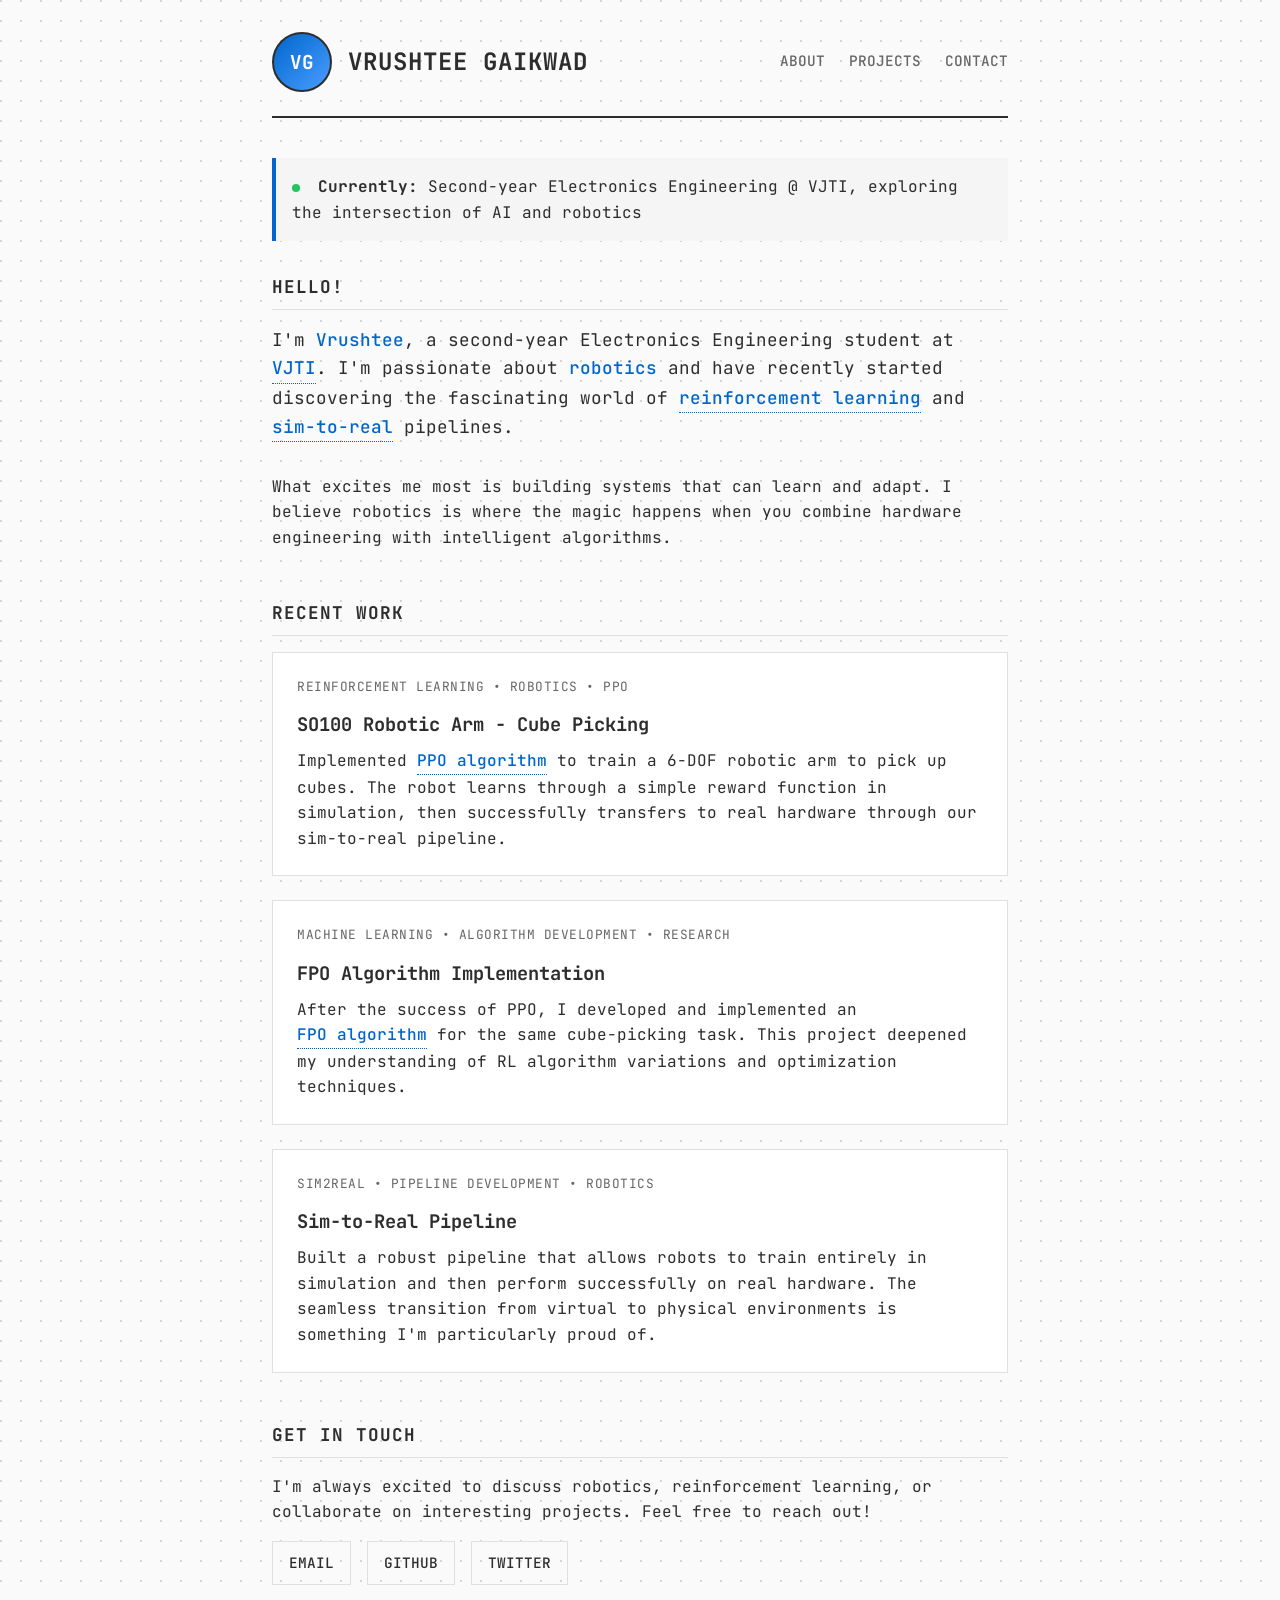
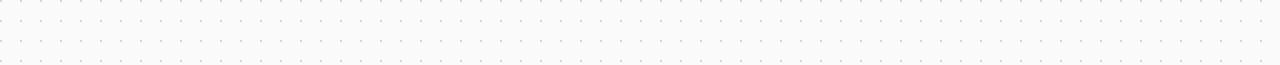
==== index.html @ 24959f3f "Adding twitter link" ====
<!DOCTYPE html>
<html lang="en">
<head>
    <meta charset="UTF-8">
    <meta name="viewport" content="width=device-width, initial-scale=1.0">
    <title>Vrushtee Gaikwad</title>
    <meta name="description" content="Vrushtee's personal website - Electronics Engineering & Robotics" />
    <link rel="preconnect" href="https://fonts.googleapis.com">
    <link rel="preconnect" href="https://fonts.gstatic.com" crossorigin>
    <link href="https://fonts.googleapis.com/css2?family=JetBrains+Mono:wght@400;500;700&display=swap" rel="stylesheet">
    <style>
        :root {
            --bg: #fafafa;
            --text: #2d2d2d;
            --accent: #0066cc;
            --secondary: #666;
            --border: #e0e0e0;
            --highlight: #f5f5f5;
        }

        * {
            margin: 0;
            padding: 0;
            box-sizing: border-box;
        }

        body {
            font-family: 'JetBrains Mono', monospace;
            background: var(--bg);
            color: var(--text);
            line-height: 1.6;
            padding: 2rem;
            max-width: 800px;
            margin: 0 auto;
            background-image: 
                radial-gradient(circle at 1px 1px, rgba(0,0,0,0.15) 1px, transparent 0);
            background-size: 20px 20px;
            min-height: 100vh;
        }

        header {
            border-bottom: 2px solid var(--text);
            padding-bottom: 1.5rem;
            margin-bottom: 2.5rem;
            display: flex;
            justify-content: space-between;
            align-items: center;
            flex-wrap: wrap;
            gap: 1rem;
        }

        .identity {
            display: flex;
            align-items: center;
            gap: 1rem;
        }

        .profile-img {
            width: 60px;
            height: 60px;
            border-radius: 50%;
            border: 2px solid var(--text);
            background: linear-gradient(135deg, var(--accent), #4a9eff);
            display: flex;
            align-items: center;
            justify-content: center;
            color: white;
            font-weight: 700;
            font-size: 1.2rem;
        }

        .name {
            font-size: 1.5rem;
            font-weight: 700;
            text-transform: uppercase;
            letter-spacing: 1px;
        }

        nav {
            display: flex;
            gap: 1.5rem;
        }

        .nav-link {
            text-decoration: none;
            color: var(--secondary);
            font-weight: 500;
            text-transform: uppercase;
            font-size: 0.9rem;
            padding: 0.5rem 0;
            border-bottom: 2px solid transparent;
            transition: all 0.2s ease;
        }

        .nav-link:hover,
        .nav-link.active {
            color: var(--accent);
            border-bottom-color: var(--accent);
        }

        main {
            animation: fadeIn 0.6s ease-out;
        }

        @keyframes fadeIn {
            from { opacity: 0; transform: translateY(20px); }
            to { opacity: 1; transform: translateY(0); }
        }

        .section {
            margin-bottom: 3rem;
        }

        .section-title {
            font-size: 1.1rem;
            font-weight: 700;
            text-transform: uppercase;
            letter-spacing: 1px;
            margin-bottom: 1rem;
            padding-bottom: 0.5rem;
            border-bottom: 1px solid var(--border);
            color: var(--text);
        }

        .intro {
            font-size: 1.1rem;
            margin-bottom: 2rem;
        }

        .highlight {
            color: var(--accent);
            font-weight: 500;
        }

        .hover-term {
            position: relative;
            display: inline-block;
            color: var(--accent);
            font-weight: 500;
            cursor: help;
            border-bottom: 1px dotted var(--accent);
        }

        .hover-term:hover::after {
            content: attr(data-tooltip);
            position: absolute;
            bottom: 100%;
            left: 50%;
            transform: translateX(-50%);
            background: var(--text);
            color: white;
            padding: 0.5rem 0.8rem;
            border-radius: 4px;
            font-size: 0.8rem;
            white-space: nowrap;
            z-index: 100;
            margin-bottom: 5px;
        }

        .project-grid {
            display: grid;
            gap: 1.5rem;
            margin-top: 1rem;
        }

        .project-card {
            border: 1px solid var(--border);
            padding: 1.5rem;
            background: white;
            transition: all 0.3s ease;
            position: relative;
            overflow: hidden;
        }

        .project-card::before {
            content: '';
            position: absolute;
            top: 0;
            left: 0;
            width: 4px;
            height: 100%;
            background: var(--accent);
            transform: scaleY(0);
            transition: transform 0.3s ease;
        }

        .project-card:hover {
            transform: translateX(5px);
            box-shadow: -5px 5px 15px rgba(0,0,0,0.1);
        }

        .project-card:hover::before {
            transform: scaleY(1);
        }

        .project-title {
            font-weight: 700;
            margin-bottom: 0.5rem;
            color: var(--text);
        }

        .project-tech {
            font-size: 0.8rem;
            color: var(--secondary);
            text-transform: uppercase;
            letter-spacing: 0.5px;
            margin-bottom: 0.8rem;
        }

        .skills-grid {
            display: grid;
            grid-template-columns: repeat(auto-fit, minmax(200px, 1fr));
            gap: 1rem;
            margin-top: 1rem;
        }

        .skill-category {
            background: var(--highlight);
            padding: 1rem;
            border-left: 3px solid var(--accent);
        }

        .skill-category h4 {
            font-size: 0.9rem;
            text-transform: uppercase;
            margin-bottom: 0.5rem;
            color: var(--text);
        }

        .skill-list {
            list-style: none;
            font-size: 0.9rem;
            color: var(--secondary);
        }

        .skill-list li {
            margin-bottom: 0.2rem;
        }

        .timeline {
            margin-top: 1rem;
        }

        .timeline-item {
            display: flex;
            gap: 1rem;
            margin-bottom: 1.5rem;
            padding-bottom: 1.5rem;
            border-bottom: 1px solid var(--border);
        }

        .timeline-item:last-child {
            border-bottom: none;
        }

        .timeline-date {
            font-size: 0.8rem;
            color: var(--secondary);
            text-transform: uppercase;
            min-width: 80px;
        }

        .timeline-content h4 {
            font-weight: 500;
            margin-bottom: 0.3rem;
        }

        .timeline-content p {
            font-size: 0.9rem;
            color: var(--secondary);
        }

        .contact-links {
            display: flex;
            gap: 1rem;
            flex-wrap: wrap;
            margin-top: 1rem;
        }

        .contact-link {
            text-decoration: none;
            color: var(--text);
            border: 1px solid var(--border);
            padding: 0.6rem 1rem;
            font-size: 0.9rem;
            text-transform: uppercase;
            font-weight: 500;
            transition: all 0.3s ease;
        }

        .contact-link:hover {
            background: var(--accent);
            color: white;
            border-color: var(--accent);
        }

        .current-status {
            background: var(--highlight);
            padding: 1rem;
            border-left: 4px solid var(--accent);
            margin-bottom: 2rem;
        }

        .status-indicator {
            display: inline-block;
            width: 8px;
            height: 8px;
            background: #22c55e;
            border-radius: 50%;
            margin-right: 0.5rem;
            animation: pulse 2s infinite;
        }

        @keyframes pulse {
            0%, 100% { opacity: 1; }
            50% { opacity: 0.5; }
        }

        @media (max-width: 600px) {
            body {
                padding: 1rem;
            }
            
            header {
                flex-direction: column;
                align-items: flex-start;
                text-align: left;
            }
            
            nav {
                width: 100%;
                justify-content: space-between;
            }

            .skills-grid {
                grid-template-columns: 1fr;
            }
        }
    </style>
</head>
<body>
    <header>
        <div class="identity">
            <div class="profile-img">VG</div>
            <h1 class="name">Vrushtee Gaikwad</h1>
        </div>
        <nav>
            <a href="#about" class="nav-link active">About</a>
            <a href="#projects" class="nav-link">Projects</a>
            <a href="#contact" class="nav-link">Contact</a>
        </nav>
    </header>

    <main>
        <div class="current-status">
            <span class="status-indicator"></span>
            <strong>Currently:</strong> Second-year Electronics Engineering @ VJTI, exploring the intersection of AI and robotics
        </div>

        <section class="section" id="about">
            <h2 class="section-title">Hello!</h2>
            <div class="intro">
                I'm <span class="highlight">Vrushtee</span>, a second-year Electronics Engineering student at 
                <span class="hover-term" data-tooltip="Veermata Jijabai Technological Institute">VJTI</span>. 
                I'm passionate about <span class="highlight">robotics</span> and have recently started discovering 
                the fascinating world of <span class="hover-term" data-tooltip="Making robots learn through trial and error">reinforcement learning</span> 
                and <span class="hover-term" data-tooltip="Transferring learning from simulation to real world">sim-to-real</span> pipelines.
            </div>
            
            <p>
                What excites me most is building systems that can learn and adapt. I believe robotics is where 
                the magic happens when you combine hardware engineering with intelligent algorithms.
            </p>
        </section>

        <section class="section" id="projects">
            <h2 class="section-title">Recent Work</h2>
            
            <div class="project-grid">
                <div class="project-card">
                    <div class="project-tech">Reinforcement Learning • Robotics • PPO</div>
                    <h3 class="project-title">SO100 Robotic Arm - Cube Picking</h3>
                    <p>
                        Implemented <span class="hover-term" data-tooltip="Proximal Policy Optimization - a reinforcement learning algorithm">PPO algorithm</span> 
                        to train a 6-DOF robotic arm to pick up cubes. The robot learns through a simple reward function 
                        in simulation, then successfully transfers to real hardware through our sim-to-real pipeline.
                    </p>
                </div>

                <div class="project-card">
                    <div class="project-tech">Machine Learning • Algorithm Development • Research</div>
                    <h3 class="project-title">FPO Algorithm Implementation</h3>
                    <p>
                        After the success of PPO, I developed and implemented an 
                        <span class="hover-term" data-tooltip="A variant of reinforcement learning algorithm">FPO algorithm</span> 
                        for the same cube-picking task. This project deepened my understanding of RL algorithm variations 
                        and optimization techniques.
                    </p>
                </div>

                <div class="project-card">
                    <div class="project-tech">Sim2Real • Pipeline Development • Robotics</div>
                    <h3 class="project-title">Sim-to-Real Pipeline</h3>
                    <p>
                        Built a robust pipeline that allows robots to train entirely in simulation and then perform 
                        successfully on real hardware. The seamless transition from virtual to physical environments 
                        is something I'm particularly proud of.
                    </p>
                </div>
            </div>
        </section>

        <section class="section" id="contact">
            <h2 class="section-title">Get in Touch</h2>
            <p>
                I'm always excited to discuss robotics, reinforcement learning, or collaborate on interesting projects. 
                Feel free to reach out!
            </p>
            <div class="contact-links">
                <a href="mailto:vagaikwad_b24@el.vjti.ac.in" class="contact-link">Email</a>
                <a href="https://github.com/vruga" class="contact-link" target="_blank">GitHub</a>
                <a href="https://x.com/VrushteeGaikwad" class="contact-link" target="_blank">Twitter</a>
            </div>
        </section>
    </main>

    <script>
        // Smooth scrolling for navigation links
        document.querySelectorAll('a[href^="#"]').forEach(anchor => {
            anchor.addEventListener('click', function (e) {
                e.preventDefault();
                const target = document.querySelector(this.getAttribute('href'));
                if (target) {
                    target.scrollIntoView({
                        behavior: 'smooth',
                        block: 'start'
                    });
                }
            });
        });

        // Update active nav link based on scroll position
        window.addEventListener('scroll', () => {
            const sections = document.querySelectorAll('section[id]');
            const navLinks = document.querySelectorAll('.nav-link');
            
            let current = '';
            sections.forEach(section => {
                const sectionTop = section.offsetTop;
                const sectionHeight = section.clientHeight;
                if (scrollY >= (sectionTop - 200)) {
                    current = section.getAttribute('id');
                }
            });

            navLinks.forEach(link => {
                link.classList.remove('active');
                if (link.getAttribute('href') === `#${current}`) {
                    link.classList.add('active');
                }
            });
        });

        // Add entrance animations
        const observerOptions = {
            threshold: 0.1,
            rootMargin: '0px 0px -50px 0px'
        };

        const observer = new IntersectionObserver((entries) => {
            entries.forEach(entry => {
                if (entry.isIntersecting) {
                    entry.target.style.opacity = '1';
                    entry.target.style.transform = 'translateY(0)';
                }
            });
        }, observerOptions);

        // Observe all project cards and timeline items
        document.querySelectorAll('.project-card, .timeline-item, .skill-category').forEach(el => {
            el.style.opacity = '0';
            el.style.transform = 'translateY(20px)';
            el.style.transition = 'opacity 0.6s ease, transform 0.6s ease';
            observer.observe(el);
        });
    </script>
</body>
</html>
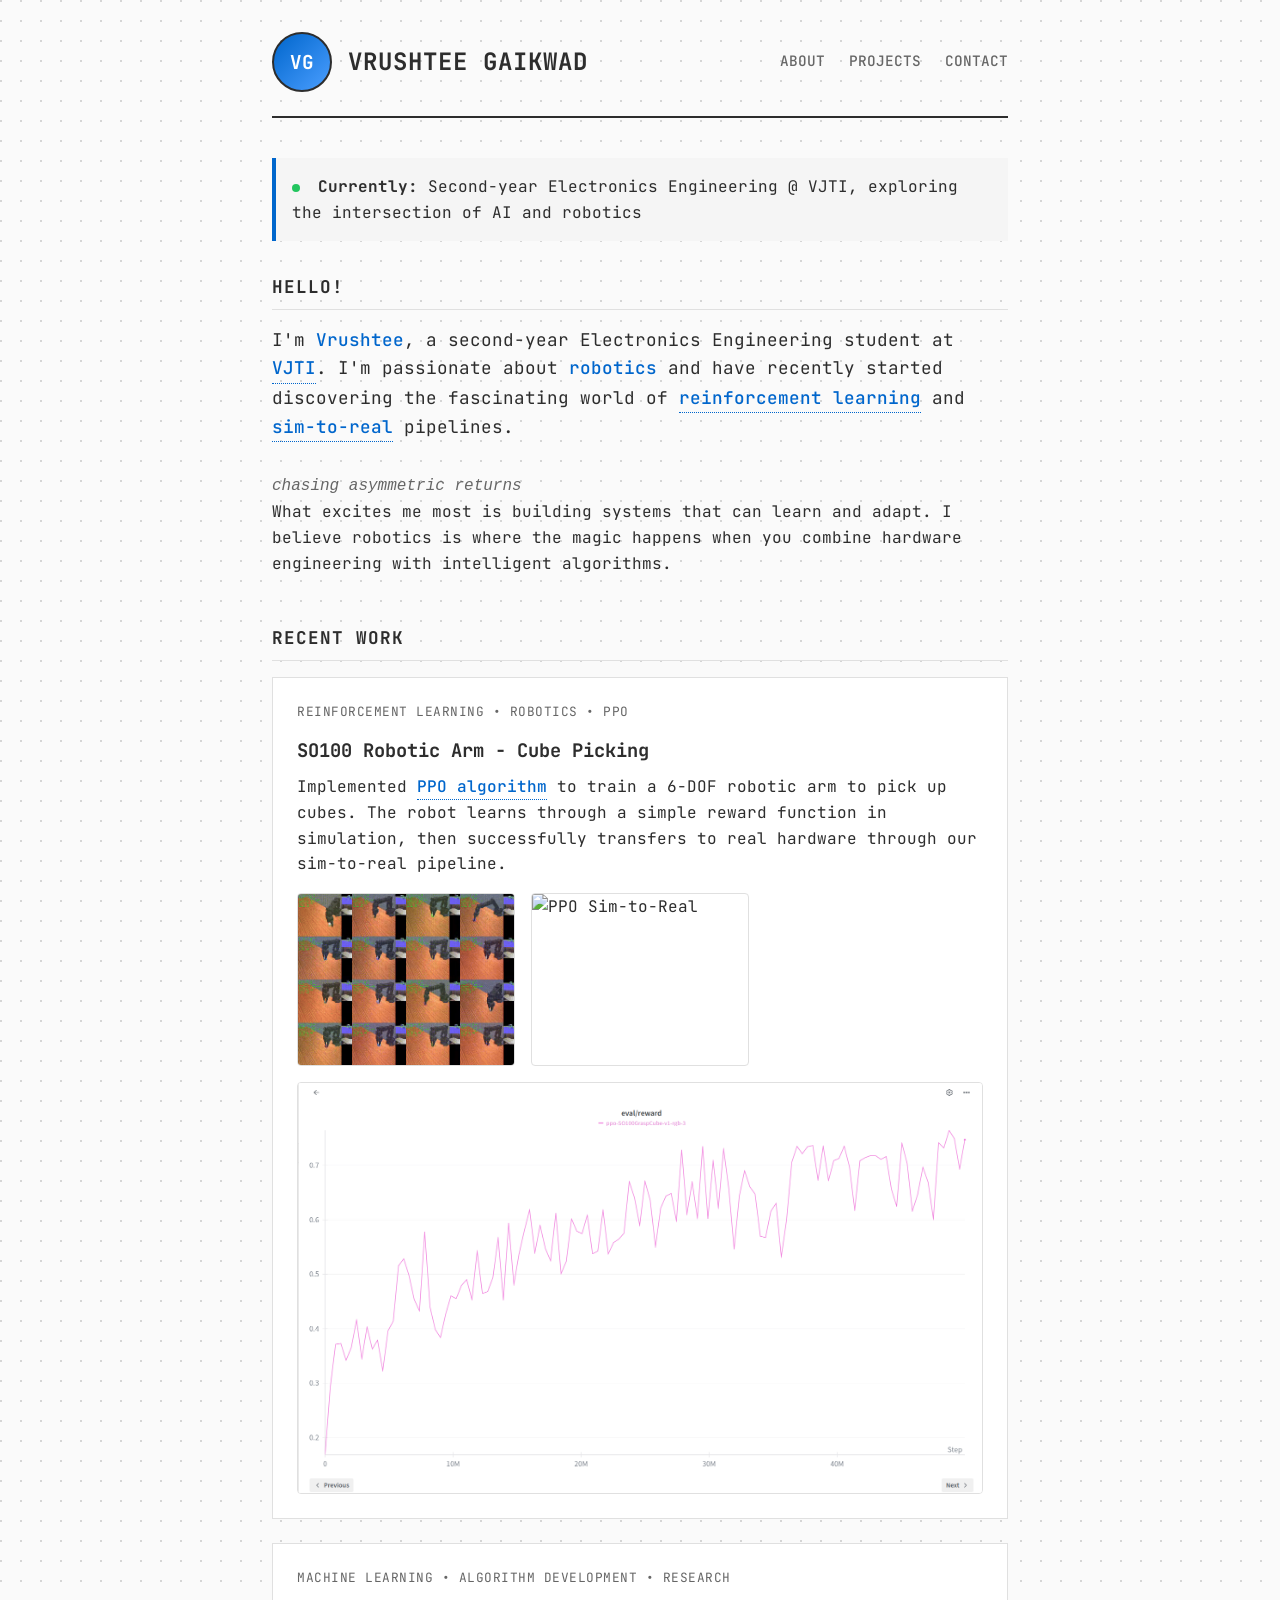
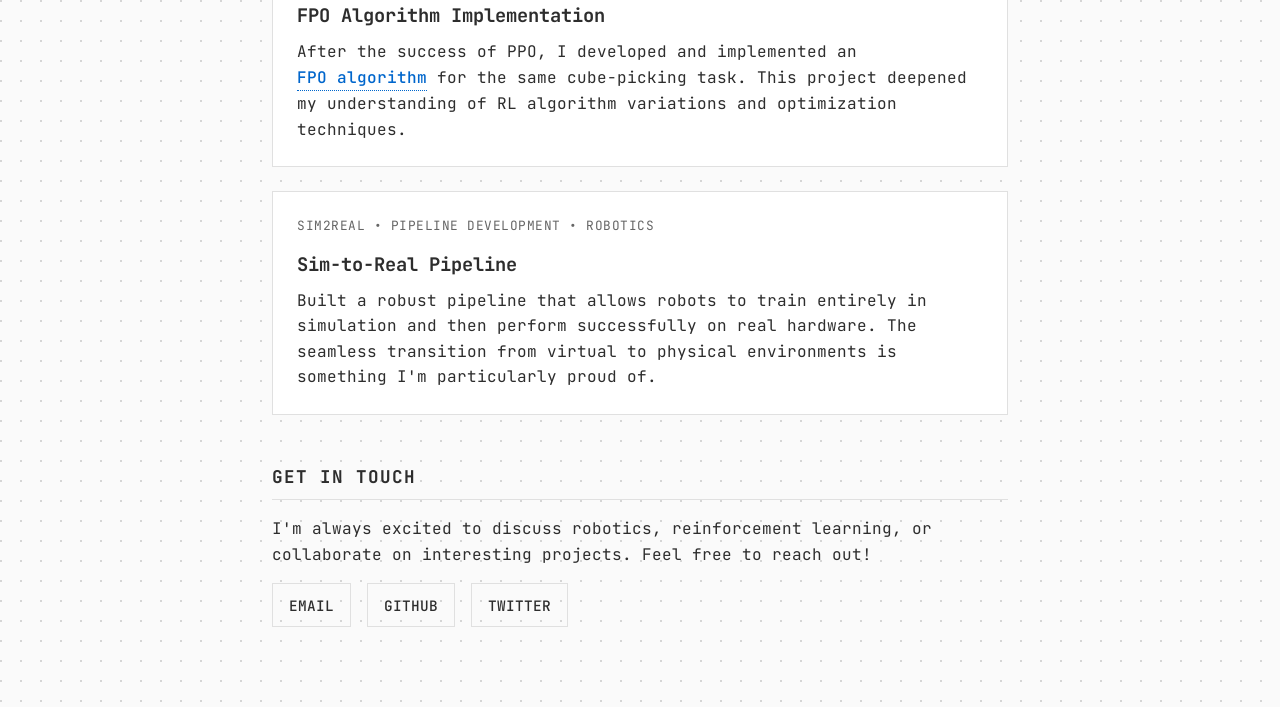
==== commit ff073f41: "Adding media" ====
--- a/index.html
+++ b/index.html
@@ -207,6 +207,24 @@
             margin-bottom: 0.8rem;
         }
 
+        .project-media {
+            margin-top: 1rem;
+            display: grid;
+            gap: 1rem;
+            grid-template-columns: repeat(auto-fit, minmax(200px, 1fr));
+        }
+
+        .project-media img,
+        .project-media video {
+            width: 100%;
+            border: 1px solid var(--border);
+            border-radius: 4px;
+        }
+
+        .project-media-full {
+            grid-column: 1 / -1;
+        }
+
         .skills-grid {
             display: grid;
             grid-template-columns: repeat(auto-fit, minmax(200px, 1fr));
@@ -360,12 +378,16 @@
         <section class="section" id="about">
             <h2 class="section-title">Hello!</h2>
             <div class="intro">
-                I'm <span class="highlight">Vrushtee</span>, a second-year Electronics Engineering student at 
-                <span class="hover-term" data-tooltip="Veermata Jijabai Technological Institute">VJTI</span>. 
-                I'm passionate about <span class="highlight">robotics</span> and have recently started discovering 
-                the fascinating world of <span class="hover-term" data-tooltip="Making robots learn through trial and error">reinforcement learning</span> 
+                I'm <span class="highlight">Vrushtee</span>, a second-year Electronics Engineering student at
+                <span class="hover-term" data-tooltip="Veermata Jijabai Technological Institute">VJTI</span>.
+                I'm passionate about <span class="highlight">robotics</span> and have recently started discovering
+                the fascinating world of <span class="hover-term" data-tooltip="Making robots learn through trial and error">reinforcement learning</span>
                 and <span class="hover-term" data-tooltip="Transferring learning from simulation to real world">sim-to-real</span> pipelines.
             </div>
+
+            <p style="font-style: italic; color: var(--secondary); margin-top: 1rem;">
+                chasing asymmetric returns
+            </p>
             
             <p>
                 What excites me most is building systems that can learn and adapt. I believe robotics is where 
@@ -381,10 +403,15 @@
                     <div class="project-tech">Reinforcement Learning • Robotics • PPO</div>
                     <h3 class="project-title">SO100 Robotic Arm - Cube Picking</h3>
                     <p>
-                        Implemented <span class="hover-term" data-tooltip="Proximal Policy Optimization - a reinforcement learning algorithm">PPO algorithm</span> 
-                        to train a 6-DOF robotic arm to pick up cubes. The robot learns through a simple reward function 
+                        Implemented <span class="hover-term" data-tooltip="Proximal Policy Optimization - a reinforcement learning algorithm">PPO algorithm</span>
+                        to train a 6-DOF robotic arm to pick up cubes. The robot learns through a simple reward function
                         in simulation, then successfully transfers to real hardware through our sim-to-real pipeline.
                     </p>
+                    <div class="project-media">
+                        <img src="assets/rlffp/ppo_simulation.gif" alt="PPO Simulation">
+                        <img src="assets/rlffp/ppo_sim2real.gif" alt="PPO Sim-to-Real">
+                        <img src="assets/rlffp/ppo_evalrewards.png" alt="PPO Evaluation Rewards" class="project-media-full">
+                    </div>
                 </div>
 
                 <div class="project-card">
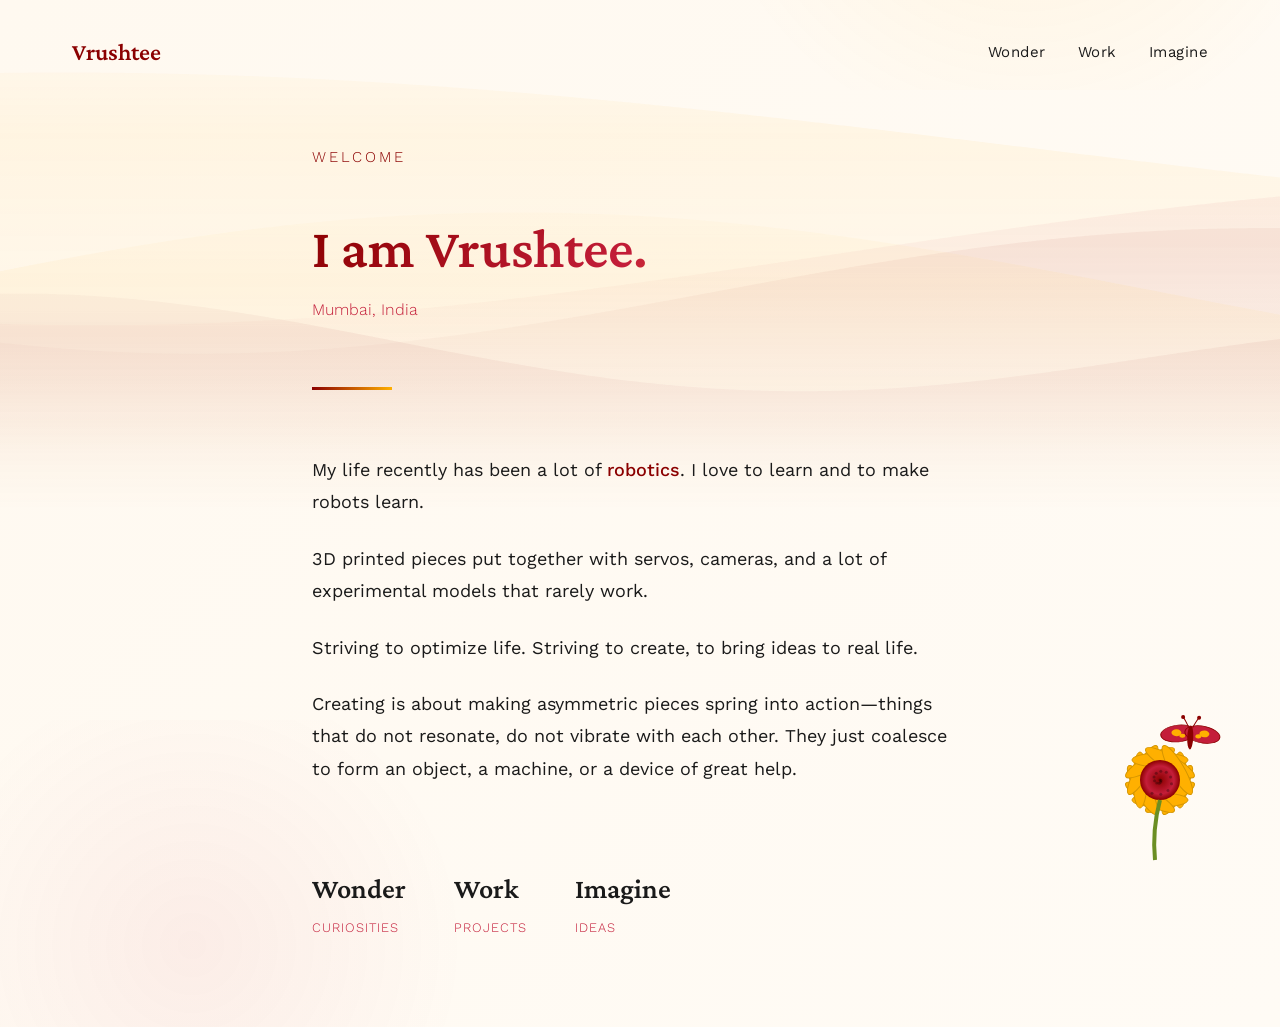
==== commit f66eee58: "rework" ====
--- a/index.html
+++ b/index.html
@@ -3,19 +3,17 @@
 <head>
     <meta charset="UTF-8">
     <meta name="viewport" content="width=device-width, initial-scale=1.0">
-    <title>Vrushtee Gaikwad</title>
-    <meta name="description" content="Vrushtee's personal website - Electronics Engineering & Robotics" />
+    <title>Vrushtee — vruga.site</title>
     <link rel="preconnect" href="https://fonts.googleapis.com">
     <link rel="preconnect" href="https://fonts.gstatic.com" crossorigin>
-    <link href="https://fonts.googleapis.com/css2?family=JetBrains+Mono:wght@400;500;700&display=swap" rel="stylesheet">
+    <link href="https://fonts.googleapis.com/css2?family=Crimson+Pro:wght@400;600&family=Work+Sans:wght@300;400;500&display=swap" rel="stylesheet">
     <style>
         :root {
-            --bg: #fafafa;
-            --text: #2d2d2d;
-            --accent: #0066cc;
-            --secondary: #666;
-            --border: #e0e0e0;
-            --highlight: #f5f5f5;
+            --deep-red: #8B0000;
+            --medium-red: #C41E3A;
+            --warm-yellow: #FFB000;
+            --light-cream: #FFF9F0;
+            --text-dark: #1a1a1a;
         }
 
         * {
@@ -25,491 +23,632 @@
         }
 
         body {
-            font-family: 'JetBrains Mono', monospace;
-            background: var(--bg);
-            color: var(--text);
-            line-height: 1.6;
-            padding: 2rem;
-            max-width: 800px;
+            font-family: 'Work Sans', sans-serif;
+            background: linear-gradient(135deg, var(--light-cream) 0%, #FFFBF5 100%);
+            color: var(--text-dark);
+            line-height: 1.7;
+            min-height: 100vh;
+            overflow-x: hidden;
+            position: relative;
+        }
+
+        /* Aurora Canvas */
+        #aurora {
+            position: fixed;
+            top: 0;
+            left: 0;
+            width: 100%;
+            height: 100%;
+            z-index: -2;
+            opacity: 0.4;
+        }
+
+        /* Butterfly & Sunflower Canvas */
+        #butterfly-canvas {
+            position: fixed;
+            top: 0;
+            left: 0;
+            width: 100%;
+            height: 100%;
+            z-index: -1;
+            pointer-events: none;
+        }
+
+        /* Decorative background elements */
+        body::before {
+            content: '';
+            position: fixed;
+            top: -50%;
+            right: -10%;
+            width: 60%;
+            height: 60%;
+            background: radial-gradient(circle, var(--warm-yellow) 0%, transparent 70%);
+            opacity: 0.08;
+            z-index: -1;
+            animation: float 20s ease-in-out infinite;
+        }
+
+        body::after {
+            content: '';
+            position: fixed;
+            bottom: -30%;
+            left: -10%;
+            width: 50%;
+            height: 50%;
+            background: radial-gradient(circle, var(--medium-red) 0%, transparent 70%);
+            opacity: 0.06;
+            z-index: -1;
+            animation: float 25s ease-in-out infinite reverse;
+        }
+
+        @keyframes float {
+            0%, 100% { transform: translate(0, 0) rotate(0deg); }
+            50% { transform: translate(20px, 20px) rotate(5deg); }
+        }
+
+        .container {
+            max-width: 720px;
             margin: 0 auto;
-            background-image: 
-                radial-gradient(circle at 1px 1px, rgba(0,0,0,0.15) 1px, transparent 0);
-            background-size: 20px 20px;
-            min-height: 100vh;
-        }
-
+            padding: 40px 32px 80px;
+            position: relative;
+        }
+
+        /* Header / Greeting */
+        .greeting {
+            font-size: 15px;
+            font-weight: 300;
+            letter-spacing: 3px;
+            text-transform: uppercase;
+            color: var(--deep-red);
+            margin-bottom: 48px;
+            opacity: 0;
+            animation: fadeInUp 1s ease forwards;
+        }
+
+        @keyframes fadeInUp {
+            to {
+                opacity: 1;
+                transform: translateY(0);
+            }
+            from {
+                opacity: 0;
+                transform: translateY(20px);
+            }
+        }
+
+        /* Name */
+        h1 {
+            font-family: 'Crimson Pro', serif;
+            font-size: 56px;
+            font-weight: 600;
+            line-height: 1.1;
+            margin-bottom: 16px;
+            background: linear-gradient(135deg, var(--deep-red) 0%, var(--medium-red) 50%, var(--warm-yellow) 100%);
+            -webkit-background-clip: text;
+            -webkit-text-fill-color: transparent;
+            background-clip: text;
+            opacity: 0;
+            animation: fadeInUp 1s ease 0.2s forwards;
+        }
+
+        /* Location */
+        .location {
+            font-size: 16px;
+            color: var(--medium-red);
+            margin-bottom: 56px;
+            font-weight: 300;
+            opacity: 0;
+            animation: fadeInUp 1s ease 0.4s forwards;
+        }
+
+        /* Bio content */
+        .bio {
+            font-size: 18px;
+            line-height: 1.8;
+            margin-bottom: 24px;
+            opacity: 0;
+            animation: fadeInUp 1s ease 0.6s forwards;
+        }
+
+        .bio:last-of-type {
+            margin-bottom: 64px;
+        }
+
+        .bio strong {
+            color: var(--deep-red);
+            font-weight: 500;
+        }
+
+        /* Accent line */
+        .accent-line {
+            width: 80px;
+            height: 3px;
+            background: linear-gradient(90deg, var(--deep-red), var(--warm-yellow));
+            margin: 64px 0;
+            opacity: 0;
+            animation: expandWidth 1.5s ease 0.8s forwards;
+        }
+
+        @keyframes expandWidth {
+            from {
+                width: 0;
+                opacity: 0;
+            }
+            to {
+                width: 80px;
+                opacity: 1;
+            }
+        }
+
+        /* Sections Navigation */
+        .sections-nav {
+            margin-top: 80px;
+            opacity: 0;
+            animation: fadeInUp 1s ease 1s forwards;
+        }
+
+        .sections-nav ul {
+            list-style: none;
+            display: flex;
+            gap: 48px;
+            flex-wrap: wrap;
+        }
+
+        .sections-nav li a {
+            text-decoration: none;
+            color: var(--text-dark);
+            display: block;
+        }
+
+        .sections-nav h3 {
+            font-family: 'Crimson Pro', serif;
+            font-size: 28px;
+            font-weight: 600;
+            margin-bottom: 4px;
+            transition: color 0.3s ease;
+        }
+
+        .sections-nav p {
+            font-size: 13px;
+            color: var(--medium-red);
+            font-weight: 300;
+            letter-spacing: 1px;
+            text-transform: uppercase;
+        }
+
+        .sections-nav li {
+            position: relative;
+            padding-bottom: 8px;
+        }
+
+        .sections-nav li::after {
+            content: '';
+            position: absolute;
+            bottom: 0;
+            left: 0;
+            width: 0;
+            height: 2px;
+            background: linear-gradient(90deg, var(--deep-red), var(--warm-yellow));
+            transition: width 0.3s ease;
+        }
+
+        .sections-nav li:hover h3 {
+            color: var(--deep-red);
+        }
+
+        .sections-nav li:hover::after {
+            width: 100%;
+        }
+
+        /* Header Navigation */
         header {
-            border-bottom: 2px solid var(--text);
-            padding-bottom: 1.5rem;
-            margin-bottom: 2.5rem;
+            padding: 32px;
             display: flex;
             justify-content: space-between;
             align-items: center;
-            flex-wrap: wrap;
-            gap: 1rem;
-        }
-
-        .identity {
+            max-width: 1200px;
+            margin: 0 auto;
+        }
+
+        .logo {
+            font-family: 'Crimson Pro', serif;
+            font-size: 24px;
+            font-weight: 600;
+            color: var(--deep-red);
+            text-decoration: none;
+        }
+
+        .header-nav {
             display: flex;
-            align-items: center;
-            gap: 1rem;
-        }
-
-        .profile-img {
-            width: 60px;
-            height: 60px;
-            border-radius: 50%;
-            border: 2px solid var(--text);
-            background: linear-gradient(135deg, var(--accent), #4a9eff);
-            display: flex;
-            align-items: center;
-            justify-content: center;
-            color: white;
-            font-weight: 700;
-            font-size: 1.2rem;
-        }
-
-        .name {
-            font-size: 1.5rem;
-            font-weight: 700;
-            text-transform: uppercase;
-            letter-spacing: 1px;
-        }
-
-        nav {
-            display: flex;
-            gap: 1.5rem;
-        }
-
-        .nav-link {
+            gap: 32px;
+        }
+
+        .header-nav a {
+            font-size: 15px;
+            font-weight: 400;
             text-decoration: none;
-            color: var(--secondary);
-            font-weight: 500;
-            text-transform: uppercase;
-            font-size: 0.9rem;
-            padding: 0.5rem 0;
-            border-bottom: 2px solid transparent;
-            transition: all 0.2s ease;
-        }
-
-        .nav-link:hover,
-        .nav-link.active {
-            color: var(--accent);
-            border-bottom-color: var(--accent);
-        }
-
-        main {
-            animation: fadeIn 0.6s ease-out;
-        }
-
-        @keyframes fadeIn {
-            from { opacity: 0; transform: translateY(20px); }
-            to { opacity: 1; transform: translateY(0); }
-        }
-
-        .section {
-            margin-bottom: 3rem;
-        }
-
-        .section-title {
-            font-size: 1.1rem;
-            font-weight: 700;
-            text-transform: uppercase;
-            letter-spacing: 1px;
-            margin-bottom: 1rem;
-            padding-bottom: 0.5rem;
-            border-bottom: 1px solid var(--border);
-            color: var(--text);
-        }
-
-        .intro {
-            font-size: 1.1rem;
-            margin-bottom: 2rem;
-        }
-
-        .highlight {
-            color: var(--accent);
-            font-weight: 500;
-        }
-
-        .hover-term {
+            color: var(--text-dark);
             position: relative;
-            display: inline-block;
-            color: var(--accent);
-            font-weight: 500;
-            cursor: help;
-            border-bottom: 1px dotted var(--accent);
-        }
-
-        .hover-term:hover::after {
-            content: attr(data-tooltip);
-            position: absolute;
-            bottom: 100%;
-            left: 50%;
-            transform: translateX(-50%);
-            background: var(--text);
-            color: white;
-            padding: 0.5rem 0.8rem;
-            border-radius: 4px;
-            font-size: 0.8rem;
-            white-space: nowrap;
-            z-index: 100;
-            margin-bottom: 5px;
-        }
-
-        .project-grid {
-            display: grid;
-            gap: 1.5rem;
-            margin-top: 1rem;
-        }
-
-        .project-card {
-            border: 1px solid var(--border);
-            padding: 1.5rem;
-            background: white;
-            transition: all 0.3s ease;
-            position: relative;
-            overflow: hidden;
-        }
-
-        .project-card::before {
+            letter-spacing: 0.5px;
+            transition: color 0.3s ease;
+        }
+
+        .header-nav a::after {
             content: '';
             position: absolute;
-            top: 0;
+            bottom: -4px;
             left: 0;
-            width: 4px;
-            height: 100%;
-            background: var(--accent);
-            transform: scaleY(0);
-            transition: transform 0.3s ease;
-        }
-
-        .project-card:hover {
-            transform: translateX(5px);
-            box-shadow: -5px 5px 15px rgba(0,0,0,0.1);
-        }
-
-        .project-card:hover::before {
-            transform: scaleY(1);
-        }
-
-        .project-title {
-            font-weight: 700;
-            margin-bottom: 0.5rem;
-            color: var(--text);
-        }
-
-        .project-tech {
-            font-size: 0.8rem;
-            color: var(--secondary);
-            text-transform: uppercase;
-            letter-spacing: 0.5px;
-            margin-bottom: 0.8rem;
-        }
-
-        .project-media {
-            margin-top: 1rem;
-            display: grid;
-            gap: 1rem;
-            grid-template-columns: repeat(auto-fit, minmax(200px, 1fr));
-        }
-
-        .project-media img,
-        .project-media video {
+            width: 0;
+            height: 2px;
+            background: linear-gradient(90deg, var(--deep-red), var(--warm-yellow));
+            transition: width 0.3s ease;
+        }
+
+        .header-nav a:hover::after {
             width: 100%;
-            border: 1px solid var(--border);
-            border-radius: 4px;
-        }
-
-        .project-media-full {
-            grid-column: 1 / -1;
-        }
-
-        .skills-grid {
-            display: grid;
-            grid-template-columns: repeat(auto-fit, minmax(200px, 1fr));
-            gap: 1rem;
-            margin-top: 1rem;
-        }
-
-        .skill-category {
-            background: var(--highlight);
-            padding: 1rem;
-            border-left: 3px solid var(--accent);
-        }
-
-        .skill-category h4 {
-            font-size: 0.9rem;
-            text-transform: uppercase;
-            margin-bottom: 0.5rem;
-            color: var(--text);
-        }
-
-        .skill-list {
-            list-style: none;
-            font-size: 0.9rem;
-            color: var(--secondary);
-        }
-
-        .skill-list li {
-            margin-bottom: 0.2rem;
-        }
-
-        .timeline {
-            margin-top: 1rem;
-        }
-
-        .timeline-item {
-            display: flex;
-            gap: 1rem;
-            margin-bottom: 1.5rem;
-            padding-bottom: 1.5rem;
-            border-bottom: 1px solid var(--border);
-        }
-
-        .timeline-item:last-child {
-            border-bottom: none;
-        }
-
-        .timeline-date {
-            font-size: 0.8rem;
-            color: var(--secondary);
-            text-transform: uppercase;
-            min-width: 80px;
-        }
-
-        .timeline-content h4 {
-            font-weight: 500;
-            margin-bottom: 0.3rem;
-        }
-
-        .timeline-content p {
-            font-size: 0.9rem;
-            color: var(--secondary);
-        }
-
-        .contact-links {
-            display: flex;
-            gap: 1rem;
-            flex-wrap: wrap;
-            margin-top: 1rem;
-        }
-
-        .contact-link {
-            text-decoration: none;
-            color: var(--text);
-            border: 1px solid var(--border);
-            padding: 0.6rem 1rem;
-            font-size: 0.9rem;
-            text-transform: uppercase;
-            font-weight: 500;
-            transition: all 0.3s ease;
-        }
-
-        .contact-link:hover {
-            background: var(--accent);
-            color: white;
-            border-color: var(--accent);
-        }
-
-        .current-status {
-            background: var(--highlight);
-            padding: 1rem;
-            border-left: 4px solid var(--accent);
-            margin-bottom: 2rem;
-        }
-
-        .status-indicator {
-            display: inline-block;
-            width: 8px;
-            height: 8px;
-            background: #22c55e;
-            border-radius: 50%;
-            margin-right: 0.5rem;
-            animation: pulse 2s infinite;
-        }
-
-        @keyframes pulse {
-            0%, 100% { opacity: 1; }
-            50% { opacity: 0.5; }
-        }
-
-        @media (max-width: 600px) {
-            body {
-                padding: 1rem;
-            }
-            
+        }
+
+        /* Responsive */
+        @media (max-width: 640px) {
             header {
                 flex-direction: column;
-                align-items: flex-start;
-                text-align: left;
-            }
-            
-            nav {
-                width: 100%;
-                justify-content: space-between;
-            }
-
-            .skills-grid {
-                grid-template-columns: 1fr;
+                gap: 24px;
+                padding: 24px;
+            }
+
+            .header-nav {
+                gap: 24px;
+            }
+
+            .container {
+                padding: 40px 24px 60px;
+            }
+
+            h1 {
+                font-size: 42px;
+            }
+
+            .bio {
+                font-size: 17px;
+            }
+
+            .sections-nav ul {
+                flex-direction: column;
+                gap: 28px;
             }
         }
     </style>
 </head>
 <body>
+    <canvas id="aurora"></canvas>
+    <canvas id="butterfly-canvas"></canvas>
+
     <header>
-        <div class="identity">
-            <div class="profile-img">VG</div>
-            <h1 class="name">Vrushtee Gaikwad</h1>
-        </div>
-        <nav>
-            <a href="#about" class="nav-link active">About</a>
-            <a href="#projects" class="nav-link">Projects</a>
-            <a href="#contact" class="nav-link">Contact</a>
+        <a href="/" class="logo">Vrushtee</a>
+        <nav class="header-nav">
+            <a href="/wonder">Wonder</a>
+            <a href="/work">Work</a>
+            <a href="/imagine">Imagine</a>
         </nav>
     </header>
 
-    <main>
-        <div class="current-status">
-            <span class="status-indicator"></span>
-            <strong>Currently:</strong> Second-year Electronics Engineering @ VJTI, exploring the intersection of AI and robotics
-        </div>
-
-        <section class="section" id="about">
-            <h2 class="section-title">Hello!</h2>
-            <div class="intro">
-                I'm <span class="highlight">Vrushtee</span>, a second-year Electronics Engineering student at
-                <span class="hover-term" data-tooltip="Veermata Jijabai Technological Institute">VJTI</span>.
-                I'm passionate about <span class="highlight">robotics</span> and have recently started discovering
-                the fascinating world of <span class="hover-term" data-tooltip="Making robots learn through trial and error">reinforcement learning</span>
-                and <span class="hover-term" data-tooltip="Transferring learning from simulation to real world">sim-to-real</span> pipelines.
-            </div>
-
-            <p style="font-style: italic; color: var(--secondary); margin-top: 1rem;">
-                chasing asymmetric returns
-            </p>
-            
-            <p>
-                What excites me most is building systems that can learn and adapt. I believe robotics is where 
-                the magic happens when you combine hardware engineering with intelligent algorithms.
-            </p>
-        </section>
-
-        <section class="section" id="projects">
-            <h2 class="section-title">Recent Work</h2>
-            
-            <div class="project-grid">
-                <div class="project-card">
-                    <div class="project-tech">Reinforcement Learning • Robotics • PPO</div>
-                    <h3 class="project-title">SO100 Robotic Arm - Cube Picking</h3>
-                    <p>
-                        Implemented <span class="hover-term" data-tooltip="Proximal Policy Optimization - a reinforcement learning algorithm">PPO algorithm</span>
-                        to train a 6-DOF robotic arm to pick up cubes. The robot learns through a simple reward function
-                        in simulation, then successfully transfers to real hardware through our sim-to-real pipeline.
-                    </p>
-                    <div class="project-media">
-                        <img src="assets/rlffp/ppo_simulation.gif" alt="PPO Simulation">
-                        <img src="assets/rlffp/ppo_sim2real.gif" alt="PPO Sim-to-Real">
-                        <img src="assets/rlffp/ppo_evalrewards.png" alt="PPO Evaluation Rewards" class="project-media-full">
-                    </div>
-                </div>
-
-                <div class="project-card">
-                    <div class="project-tech">Machine Learning • Algorithm Development • Research</div>
-                    <h3 class="project-title">FPO Algorithm Implementation</h3>
-                    <p>
-                        After the success of PPO, I developed and implemented an 
-                        <span class="hover-term" data-tooltip="A variant of reinforcement learning algorithm">FPO algorithm</span> 
-                        for the same cube-picking task. This project deepened my understanding of RL algorithm variations 
-                        and optimization techniques.
-                    </p>
-                </div>
-
-                <div class="project-card">
-                    <div class="project-tech">Sim2Real • Pipeline Development • Robotics</div>
-                    <h3 class="project-title">Sim-to-Real Pipeline</h3>
-                    <p>
-                        Built a robust pipeline that allows robots to train entirely in simulation and then perform 
-                        successfully on real hardware. The seamless transition from virtual to physical environments 
-                        is something I'm particularly proud of.
-                    </p>
-                </div>
-            </div>
-        </section>
-
-        <section class="section" id="contact">
-            <h2 class="section-title">Get in Touch</h2>
-            <p>
-                I'm always excited to discuss robotics, reinforcement learning, or collaborate on interesting projects. 
-                Feel free to reach out!
-            </p>
-            <div class="contact-links">
-                <a href="mailto:vagaikwad_b24@el.vjti.ac.in" class="contact-link">Email</a>
-                <a href="https://github.com/vruga" class="contact-link" target="_blank">GitHub</a>
-                <a href="https://x.com/VrushteeGaikwad" class="contact-link" target="_blank">Twitter</a>
-            </div>
-        </section>
-    </main>
+    <div class="container">
+        <div class="greeting">Welcome</div>
+
+        <h1>I am Vrushtee.</h1>
+
+        <p class="location">Mumbai, India</p>
+
+        <div class="accent-line"></div>
+
+        <p class="bio">
+            My life recently has been a lot of <strong>robotics</strong>. I love to learn and to make robots learn.
+        </p>
+
+        <p class="bio">
+            3D printed pieces put together with servos, cameras, and a lot of experimental models that rarely work.
+        </p>
+
+        <p class="bio">
+            Striving to optimize life. Striving to create, to bring ideas to real life.
+        </p>
+
+        <p class="bio">
+            Creating is about making asymmetric pieces spring into action—things that do not resonate, do not vibrate with each other. They just coalesce to form an object, a machine, or a device of great help.
+        </p>
+
+        <nav class="sections-nav">
+            <ul>
+                <li>
+                    <a href="/wonder">
+                        <h3>Wonder</h3>
+                        <p>Curiosities</p>
+                    </a>
+                </li>
+                <li>
+                    <a href="/work">
+                        <h3>Work</h3>
+                        <p>Projects</p>
+                    </a>
+                </li>
+                <li>
+                    <a href="/imagine">
+                        <h3>Imagine</h3>
+                        <p>Ideas</p>
+                    </a>
+                </li>
+            </ul>
+        </nav>
+    </div>
 
     <script>
-        // Smooth scrolling for navigation links
-        document.querySelectorAll('a[href^="#"]').forEach(anchor => {
-            anchor.addEventListener('click', function (e) {
-                e.preventDefault();
-                const target = document.querySelector(this.getAttribute('href'));
-                if (target) {
-                    target.scrollIntoView({
-                        behavior: 'smooth',
-                        block: 'start'
-                    });
+        // Northern Lights Animation
+        const auroraCanvas = document.getElementById('aurora');
+        const auroraCtx = auroraCanvas.getContext('2d');
+
+        function resizeAurora() {
+            auroraCanvas.width = window.innerWidth;
+            auroraCanvas.height = window.innerHeight;
+        }
+        resizeAurora();
+        window.addEventListener('resize', resizeAurora);
+
+        class AuroraWave {
+            constructor(baseY, amplitude, frequency, speed, color) {
+                this.baseY = baseY;
+                this.amplitude = amplitude;
+                this.frequency = frequency;
+                this.speed = speed;
+                this.color = color;
+                this.offset = Math.random() * Math.PI * 2;
+            }
+
+            draw(time) {
+                auroraCtx.beginPath();
+
+                for (let x = 0; x <= auroraCanvas.width; x += 2) {
+                    const y = this.baseY +
+                             Math.sin(x * this.frequency + time * this.speed + this.offset) * this.amplitude +
+                             Math.sin(x * this.frequency * 0.5 + time * this.speed * 1.3) * this.amplitude * 0.5;
+
+                    if (x === 0) {
+                        auroraCtx.moveTo(x, y);
+                    } else {
+                        auroraCtx.lineTo(x, y);
+                    }
                 }
-            });
-        });
-
-        // Update active nav link based on scroll position
-        window.addEventListener('scroll', () => {
-            const sections = document.querySelectorAll('section[id]');
-            const navLinks = document.querySelectorAll('.nav-link');
-            
-            let current = '';
-            sections.forEach(section => {
-                const sectionTop = section.offsetTop;
-                const sectionHeight = section.clientHeight;
-                if (scrollY >= (sectionTop - 200)) {
-                    current = section.getAttribute('id');
-                }
-            });
-
-            navLinks.forEach(link => {
-                link.classList.remove('active');
-                if (link.getAttribute('href') === `#${current}`) {
-                    link.classList.add('active');
-                }
-            });
-        });
-
-        // Add entrance animations
-        const observerOptions = {
-            threshold: 0.1,
-            rootMargin: '0px 0px -50px 0px'
+
+                auroraCtx.lineTo(auroraCanvas.width, auroraCanvas.height);
+                auroraCtx.lineTo(0, auroraCanvas.height);
+                auroraCtx.closePath();
+
+                const gradient = auroraCtx.createLinearGradient(0, this.baseY - this.amplitude * 2, 0, this.baseY + this.amplitude * 3);
+                gradient.addColorStop(0, this.color.replace('ALPHA', '0'));
+                gradient.addColorStop(0.3, this.color.replace('ALPHA', '0.15'));
+                gradient.addColorStop(0.6, this.color.replace('ALPHA', '0.08'));
+                gradient.addColorStop(1, this.color.replace('ALPHA', '0'));
+
+                auroraCtx.fillStyle = gradient;
+                auroraCtx.fill();
+            }
+        }
+
+        const waves = [
+            new AuroraWave(auroraCanvas.height * 0.3, 60, 0.003, 0.0008, 'rgba(139, 0, 0, ALPHA)'),
+            new AuroraWave(auroraCanvas.height * 0.25, 80, 0.002, 0.0006, 'rgba(196, 30, 58, ALPHA)'),
+            new AuroraWave(auroraCanvas.height * 0.35, 70, 0.0025, 0.0007, 'rgba(255, 176, 0, ALPHA)'),
+            new AuroraWave(auroraCanvas.height * 0.4, 50, 0.004, 0.0009, 'rgba(139, 0, 0, ALPHA)'),
+            new AuroraWave(auroraCanvas.height * 0.2, 90, 0.0015, 0.0005, 'rgba(255, 176, 0, ALPHA)')
+        ];
+
+        function animateAurora() {
+            auroraCtx.clearRect(0, 0, auroraCanvas.width, auroraCanvas.height);
+            const time = Date.now() * 0.001;
+            waves.forEach(wave => wave.draw(time));
+            requestAnimationFrame(animateAurora);
+        }
+
+        animateAurora();
+
+        // Butterfly & Sunflower Animation
+        const butterflyCanvas = document.getElementById('butterfly-canvas');
+        const ctx = butterflyCanvas.getContext('2d');
+
+        function resizeButterfly() {
+            butterflyCanvas.width = window.innerWidth;
+            butterflyCanvas.height = window.innerHeight;
+        }
+        resizeButterfly();
+        window.addEventListener('resize', resizeButterfly);
+
+        const sunflowerX = () => butterflyCanvas.width - 120;
+        const sunflowerY = () => butterflyCanvas.height - 120;
+
+        function drawSunflower(x, y) {
+            const centerRadius = 20;
+            const petalLength = 28;
+            const numPetals = 12;
+
+            // Petals
+            for (let i = 0; i < numPetals; i++) {
+                const angle = (i / numPetals) * Math.PI * 2;
+                const petalX = x + Math.cos(angle) * centerRadius;
+                const petalY = y + Math.sin(angle) * centerRadius;
+
+                ctx.save();
+                ctx.translate(petalX, petalY);
+                ctx.rotate(angle);
+
+                ctx.beginPath();
+                ctx.ellipse(0, 0, 7, petalLength, 0, 0, Math.PI * 2);
+                ctx.fillStyle = '#FFB000';
+                ctx.fill();
+                ctx.strokeStyle = '#D49500';
+                ctx.lineWidth = 1;
+                ctx.stroke();
+
+                ctx.restore();
+            }
+
+            // Center
+            const centerGradient = ctx.createRadialGradient(x, y, 0, x, y, centerRadius);
+            centerGradient.addColorStop(0, '#8B0000');
+            centerGradient.addColorStop(0.7, '#C41E3A');
+            centerGradient.addColorStop(1, '#8B0000');
+
+            ctx.beginPath();
+            ctx.arc(x, y, centerRadius, 0, Math.PI * 2);
+            ctx.fillStyle = centerGradient;
+            ctx.fill();
+
+            // Seeds pattern
+            for (let i = 0; i < 15; i++) {
+                const spiralAngle = i * 0.6;
+                const spiralRadius = i * 1.1;
+                const sx = x + Math.cos(spiralAngle) * spiralRadius;
+                const sy = y + Math.sin(spiralAngle) * spiralRadius;
+
+                ctx.beginPath();
+                ctx.arc(sx, sy, 1.5, 0, Math.PI * 2);
+                ctx.fillStyle = 'rgba(0, 0, 0, 0.3)';
+                ctx.fill();
+            }
+
+            // Stem
+            ctx.strokeStyle = '#6B8E23';
+            ctx.lineWidth = 4;
+            ctx.beginPath();
+            ctx.moveTo(x, y + centerRadius);
+            ctx.quadraticCurveTo(x - 8, y + 50, x - 5, y + 80);
+            ctx.stroke();
+        }
+
+        // Butterfly
+        const butterfly = {
+            x: sunflowerX(),
+            y: sunflowerY() - 60,
+            angle: 0,
+            wingAngle: 0,
+            orbitAngle: 0,
+            orbitRadius: 50,
+            hovering: true,
+            hoverTime: 0
         };
 
-        const observer = new IntersectionObserver((entries) => {
-            entries.forEach(entry => {
-                if (entry.isIntersecting) {
-                    entry.target.style.opacity = '1';
-                    entry.target.style.transform = 'translateY(0)';
-                }
-            });
-        }, observerOptions);
-
-        // Observe all project cards and timeline items
-        document.querySelectorAll('.project-card, .timeline-item, .skill-category').forEach(el => {
-            el.style.opacity = '0';
-            el.style.transform = 'translateY(20px)';
-            el.style.transition = 'opacity 0.6s ease, transform 0.6s ease';
-            observer.observe(el);
-        });
+        function drawButterfly(x, y, wingAngle, rotation) {
+            ctx.save();
+            ctx.translate(x, y);
+            ctx.rotate(rotation);
+
+            const wingFlap = Math.sin(wingAngle) * 0.4;
+
+            // Left wing
+            ctx.save();
+            ctx.scale(1, 1 + wingFlap);
+            ctx.beginPath();
+            ctx.ellipse(-12, -5, 18, 12, -0.3, 0, Math.PI * 2);
+            ctx.fillStyle = '#C41E3A';
+            ctx.fill();
+            ctx.strokeStyle = '#8B0000';
+            ctx.lineWidth = 1;
+            ctx.stroke();
+
+            // Wing pattern
+            ctx.beginPath();
+            ctx.arc(-14, -6, 5, 0, Math.PI * 2);
+            ctx.fillStyle = '#FFB000';
+            ctx.fill();
+            ctx.beginPath();
+            ctx.arc(-8, -2, 3, 0, Math.PI * 2);
+            ctx.fillStyle = '#FFB000';
+            ctx.fill();
+            ctx.restore();
+
+            // Right wing
+            ctx.save();
+            ctx.scale(1, 1 + wingFlap);
+            ctx.beginPath();
+            ctx.ellipse(12, -5, 18, 12, 0.3, 0, Math.PI * 2);
+            ctx.fillStyle = '#C41E3A';
+            ctx.fill();
+            ctx.strokeStyle = '#8B0000';
+            ctx.lineWidth = 1;
+            ctx.stroke();
+
+            // Wing pattern
+            ctx.beginPath();
+            ctx.arc(14, -6, 5, 0, Math.PI * 2);
+            ctx.fillStyle = '#FFB000';
+            ctx.fill();
+            ctx.beginPath();
+            ctx.arc(8, -2, 3, 0, Math.PI * 2);
+            ctx.fillStyle = '#FFB000';
+            ctx.fill();
+            ctx.restore();
+
+            // Body
+            ctx.beginPath();
+            ctx.ellipse(0, 0, 3, 12, 0, 0, Math.PI * 2);
+            ctx.fillStyle = '#8B0000';
+            ctx.fill();
+
+            // Antennae
+            ctx.strokeStyle = '#8B0000';
+            ctx.lineWidth = 1;
+            ctx.beginPath();
+            ctx.moveTo(-2, -10);
+            ctx.quadraticCurveTo(-6, -18, -8, -20);
+            ctx.stroke();
+            ctx.beginPath();
+            ctx.moveTo(2, -10);
+            ctx.quadraticCurveTo(6, -18, 8, -20);
+            ctx.stroke();
+
+            // Antennae tips
+            ctx.beginPath();
+            ctx.arc(-8, -20, 2, 0, Math.PI * 2);
+            ctx.arc(8, -20, 2, 0, Math.PI * 2);
+            ctx.fillStyle = '#8B0000';
+            ctx.fill();
+
+            ctx.restore();
+        }
+
+        function animateButterfly() {
+            ctx.clearRect(0, 0, butterflyCanvas.width, butterflyCanvas.height);
+
+            const sfX = sunflowerX();
+            const sfY = sunflowerY();
+
+            drawSunflower(sfX, sfY);
+
+            // Update butterfly
+            butterfly.wingAngle += 0.15;
+            butterfly.hoverTime += 0.02;
+
+            if (butterfly.hovering) {
+                // Hover near the sunflower
+                butterfly.orbitAngle += 0.008;
+                const hoverX = sfX + Math.cos(butterfly.orbitAngle) * butterfly.orbitRadius;
+                const hoverY = sfY - 40 + Math.sin(butterfly.orbitAngle * 2) * 20;
+
+                butterfly.x += (hoverX - butterfly.x) * 0.03;
+                butterfly.y += (hoverY - butterfly.y) * 0.03;
+
+                // Gentle floating
+                butterfly.x += Math.sin(butterfly.hoverTime * 1.5) * 0.3;
+                butterfly.y += Math.cos(butterfly.hoverTime * 1.2) * 0.2;
+            }
+
+            // Calculate rotation based on movement direction
+            const rotation = Math.sin(butterfly.orbitAngle) * 0.2;
+
+            drawButterfly(butterfly.x, butterfly.y, butterfly.wingAngle, rotation);
+
+            requestAnimationFrame(animateButterfly);
+        }
+
+        animateButterfly();
     </script>
 </body>
 </html>
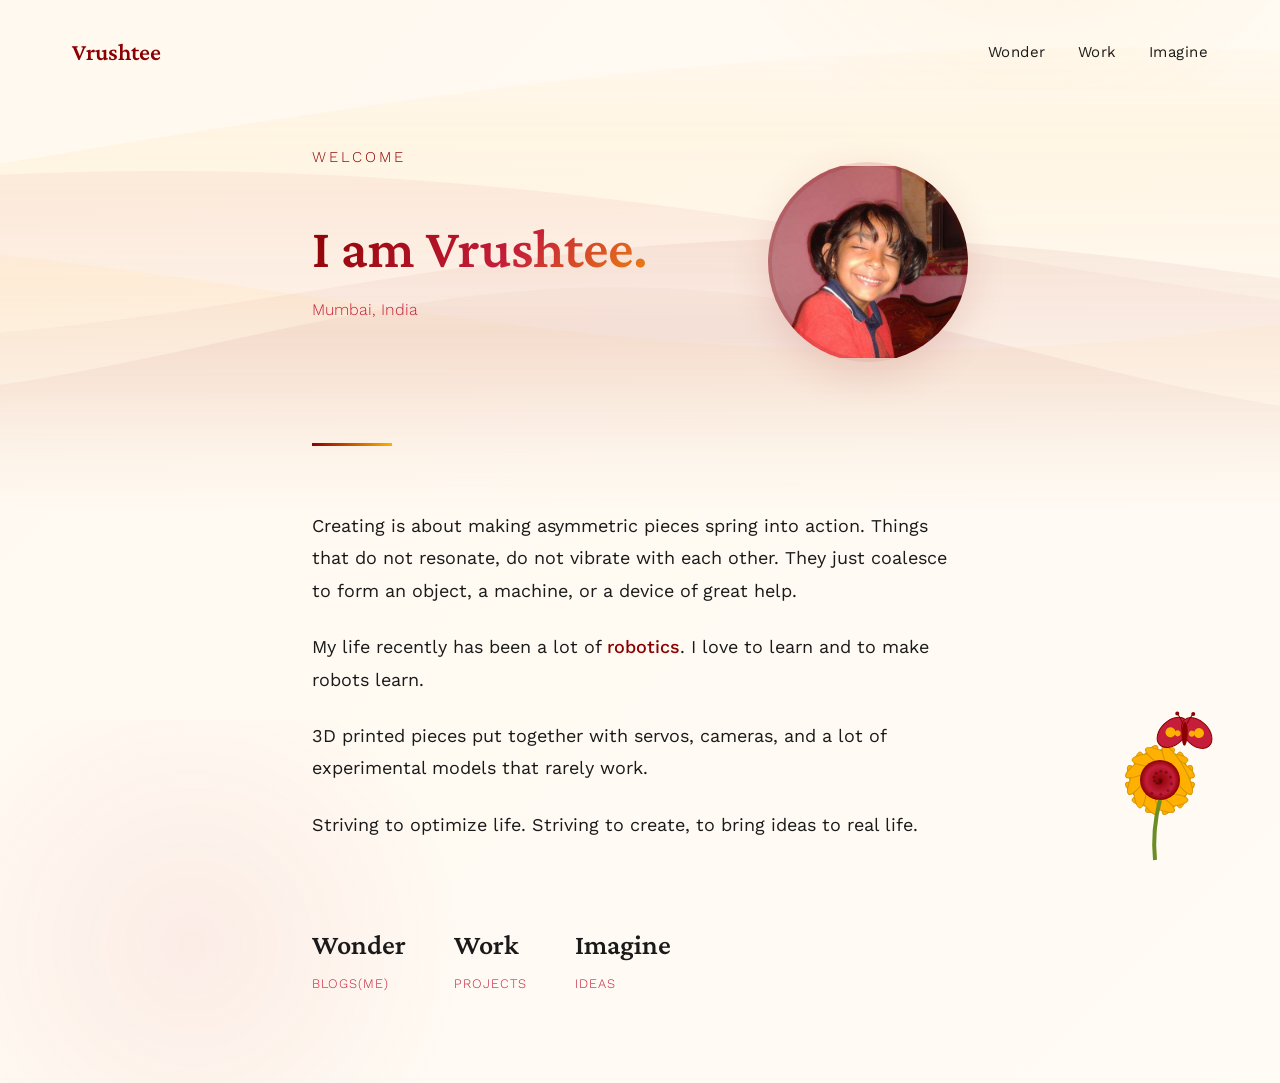
==== commit ccf8f13c: "blog added" ====
--- a/index.html
+++ b/index.html
@@ -93,6 +93,36 @@
             position: relative;
         }
 
+        /* Hero: left text + right photo circle */
+        .hero {
+            display: flex;
+            align-items: center;
+            justify-content: space-between;
+            gap: 48px;
+            margin-bottom: 24px;
+        }
+
+        .hero-text {
+            flex: 1;
+            min-width: 0;
+        }
+
+        .hero-photo-wrap {
+            flex-shrink: 0;
+        }
+
+        .hero-photo {
+            width: 200px;
+            height: 200px;
+            border-radius: 50%;
+            background: linear-gradient(135deg, var(--light-cream) 0%, #f5ebe0 100%);
+            background-size: cover;
+            background-position: center;
+            background-repeat: no-repeat;
+            border: 4px solid rgba(139, 0, 0, 0.15);
+            box-shadow: 0 12px 40px rgba(139, 0, 0, 0.12);
+        }
+
         /* Header / Greeting */
         .greeting {
             font-size: 15px;
@@ -289,6 +319,18 @@
         }
 
         /* Responsive */
+        @media (max-width: 768px) {
+            .hero {
+                flex-direction: column;
+                align-items: flex-start;
+            }
+
+            .hero-photo {
+                width: 160px;
+                height: 160px;
+            }
+        }
+
         @media (max-width: 640px) {
             header {
                 flex-direction: column;
@@ -304,6 +346,15 @@
                 padding: 40px 24px 60px;
             }
 
+            .hero {
+                gap: 32px;
+            }
+
+            .hero-photo {
+                width: 140px;
+                height: 140px;
+            }
+
             h1 {
                 font-size: 42px;
             }
@@ -324,23 +375,33 @@
     <canvas id="butterfly-canvas"></canvas>
 
     <header>
-        <a href="/" class="logo">Vrushtee</a>
+        <a href="index.html" class="logo">Vrushtee</a>
         <nav class="header-nav">
-            <a href="/wonder">Wonder</a>
-            <a href="/work">Work</a>
-            <a href="/imagine">Imagine</a>
+            <a href="wonder.html">Wonder</a>
+            <a href="work.html">Work</a>
+            <a href="imagine.html">Imagine</a>
         </nav>
     </header>
 
     <div class="container">
-        <div class="greeting">Welcome</div>
-
-        <h1>I am Vrushtee.</h1>
-
-        <p class="location">Mumbai, India</p>
+        <section class="hero">
+            <div class="hero-text">
+                <div class="greeting">Welcome</div>
+                <h1>I am Vrushtee.</h1>
+                <p class="location">Mumbai, India</p>
+            </div>
+            <div class="hero-photo-wrap">
+                <div class="hero-photo" style="background-image: url('assets/photo.jpg');" role="img" aria-label="Photo of Vrushtee"></div>
+            </div>
+        </section>
 
         <div class="accent-line"></div>
 
+        
+        <p class="bio">
+            Creating is about making asymmetric pieces spring into action. 
+            Things that do not resonate, do not vibrate with each other. They just coalesce to form an object, a machine, or a device of great help.
+        </p>
         <p class="bio">
             My life recently has been a lot of <strong>robotics</strong>. I love to learn and to make robots learn.
         </p>
@@ -353,26 +414,23 @@
             Striving to optimize life. Striving to create, to bring ideas to real life.
         </p>
 
-        <p class="bio">
-            Creating is about making asymmetric pieces spring into action—things that do not resonate, do not vibrate with each other. They just coalesce to form an object, a machine, or a device of great help.
-        </p>
 
         <nav class="sections-nav">
             <ul>
                 <li>
-                    <a href="/wonder">
+                    <a href="wonder.html">
                         <h3>Wonder</h3>
-                        <p>Curiosities</p>
+                        <p>Blogs(ME)</p>
                     </a>
                 </li>
                 <li>
-                    <a href="/work">
+                    <a href="work.html">
                         <h3>Work</h3>
                         <p>Projects</p>
                     </a>
                 </li>
                 <li>
-                    <a href="/imagine">
+                    <a href="imagine.html">
                         <h3>Imagine</h3>
                         <p>Ideas</p>
                     </a>
@@ -523,7 +581,7 @@
             ctx.stroke();
         }
 
-        // Butterfly
+        // Butterfly: one butterfly hovering near sunflower, two wings that flap (hinge rotation)
         const butterfly = {
             x: sunflowerX(),
             y: sunflowerY() - 60,
@@ -532,19 +590,33 @@
             orbitAngle: 0,
             orbitRadius: 50,
             hovering: true,
-            hoverTime: 0
+            hoverTime: 0,
+            flyingToTarget: false,
+            targetX: 0,
+            targetY: 0,
+            navigateTo: null
         };
+
+        function flyButterflyToThenNavigate(targetX, targetY, url) {
+            butterfly.flyingToTarget = true;
+            butterfly.targetX = targetX;
+            butterfly.targetY = targetY;
+            butterfly.navigateTo = url;
+        }
 
         function drawButterfly(x, y, wingAngle, rotation) {
             ctx.save();
             ctx.translate(x, y);
             ctx.rotate(rotation);
 
-            const wingFlap = Math.sin(wingAngle) * 0.4;
+            // Normal flapping: wings rotate at hinge (simple sine)
+            const flap = Math.sin(wingAngle) * 0.68;
 
             // Left wing
             ctx.save();
-            ctx.scale(1, 1 + wingFlap);
+            ctx.translate(-4, -3);
+            ctx.rotate(flap);
+            ctx.translate(4, 3);
             ctx.beginPath();
             ctx.ellipse(-12, -5, 18, 12, -0.3, 0, Math.PI * 2);
             ctx.fillStyle = '#C41E3A';
@@ -552,8 +624,6 @@
             ctx.strokeStyle = '#8B0000';
             ctx.lineWidth = 1;
             ctx.stroke();
-
-            // Wing pattern
             ctx.beginPath();
             ctx.arc(-14, -6, 5, 0, Math.PI * 2);
             ctx.fillStyle = '#FFB000';
@@ -566,7 +636,9 @@
 
             // Right wing
             ctx.save();
-            ctx.scale(1, 1 + wingFlap);
+            ctx.translate(4, -3);
+            ctx.rotate(-flap);
+            ctx.translate(-4, 3);
             ctx.beginPath();
             ctx.ellipse(12, -5, 18, 12, 0.3, 0, Math.PI * 2);
             ctx.fillStyle = '#C41E3A';
@@ -574,8 +646,6 @@
             ctx.strokeStyle = '#8B0000';
             ctx.lineWidth = 1;
             ctx.stroke();
-
-            // Wing pattern
             ctx.beginPath();
             ctx.arc(14, -6, 5, 0, Math.PI * 2);
             ctx.fillStyle = '#FFB000';
@@ -603,8 +673,6 @@
             ctx.moveTo(2, -10);
             ctx.quadraticCurveTo(6, -18, 8, -20);
             ctx.stroke();
-
-            // Antennae tips
             ctx.beginPath();
             ctx.arc(-8, -20, 2, 0, Math.PI * 2);
             ctx.arc(8, -20, 2, 0, Math.PI * 2);
@@ -619,36 +687,72 @@
 
             const sfX = sunflowerX();
             const sfY = sunflowerY();
-
             drawSunflower(sfX, sfY);
 
-            // Update butterfly
-            butterfly.wingAngle += 0.15;
-            butterfly.hoverTime += 0.02;
-
-            if (butterfly.hovering) {
-                // Hover near the sunflower
-                butterfly.orbitAngle += 0.008;
+            butterfly.wingAngle += 0.14;
+
+            if (butterfly.flyingToTarget) {
+                const dx = butterfly.targetX - butterfly.x;
+                const dy = butterfly.targetY - butterfly.y;
+                const dist = Math.sqrt(dx * dx + dy * dy);
+
+                if (dist < 18) {
+                    window.location.href = butterfly.navigateTo;
+                    return;
+                }
+
+                const speed = Math.min(14, Math.max(6, dist * 0.12));
+                butterfly.x += (dx / dist) * speed;
+                butterfly.y += (dy / dist) * speed;
+
+                butterfly.orbitAngle = Math.atan2(dy, dx);
+            } else {
+                butterfly.hoverTime += 0.015;
+                butterfly.orbitAngle += 0.005;
                 const hoverX = sfX + Math.cos(butterfly.orbitAngle) * butterfly.orbitRadius;
                 const hoverY = sfY - 40 + Math.sin(butterfly.orbitAngle * 2) * 20;
 
-                butterfly.x += (hoverX - butterfly.x) * 0.03;
-                butterfly.y += (hoverY - butterfly.y) * 0.03;
-
-                // Gentle floating
-                butterfly.x += Math.sin(butterfly.hoverTime * 1.5) * 0.3;
-                butterfly.y += Math.cos(butterfly.hoverTime * 1.2) * 0.2;
-            }
-
-            // Calculate rotation based on movement direction
-            const rotation = Math.sin(butterfly.orbitAngle) * 0.2;
-
+                butterfly.x += (hoverX - butterfly.x) * 0.022;
+                butterfly.y += (hoverY - butterfly.y) * 0.022;
+
+                butterfly.x += Math.sin(butterfly.hoverTime * 1.5) * 0.22;
+                butterfly.y += Math.cos(butterfly.hoverTime * 1.2) * 0.15;
+            }
+
+            const rotation = butterfly.flyingToTarget
+                ? Math.atan2(butterfly.targetY - butterfly.y, butterfly.targetX - butterfly.x)
+                : Math.sin(butterfly.orbitAngle) * 0.2;
             drawButterfly(butterfly.x, butterfly.y, butterfly.wingAngle, rotation);
 
             requestAnimationFrame(animateButterfly);
         }
 
         animateButterfly();
+
+        // When coming back (e.g. back button or bfcache), restart butterfly so it doesn't disappear
+        window.addEventListener('pageshow', function(e) {
+            if (e.persisted) {
+                butterfly.flyingToTarget = false;
+                butterfly.navigateTo = null;
+                butterfly.hovering = true;
+                butterfly.x = sunflowerX() + 20;
+                butterfly.y = sunflowerY() - 50;
+                butterfly.orbitAngle = 0;
+                resizeButterfly();
+                animateButterfly();
+            }
+        });
+
+        // Click Wonder / Work / Imagine: butterfly flies to link, then page opens
+        document.querySelectorAll('a[href="wonder.html"], a[href="work.html"], a[href="imagine.html"]').forEach(function(link) {
+            link.addEventListener('click', function(e) {
+                e.preventDefault();
+                const rect = this.getBoundingClientRect();
+                const targetX = rect.left + rect.width / 2;
+                const targetY = rect.top + rect.height / 2;
+                flyButterflyToThenNavigate(targetX, targetY, this.getAttribute('href'));
+            });
+        });
     </script>
 </body>
 </html>
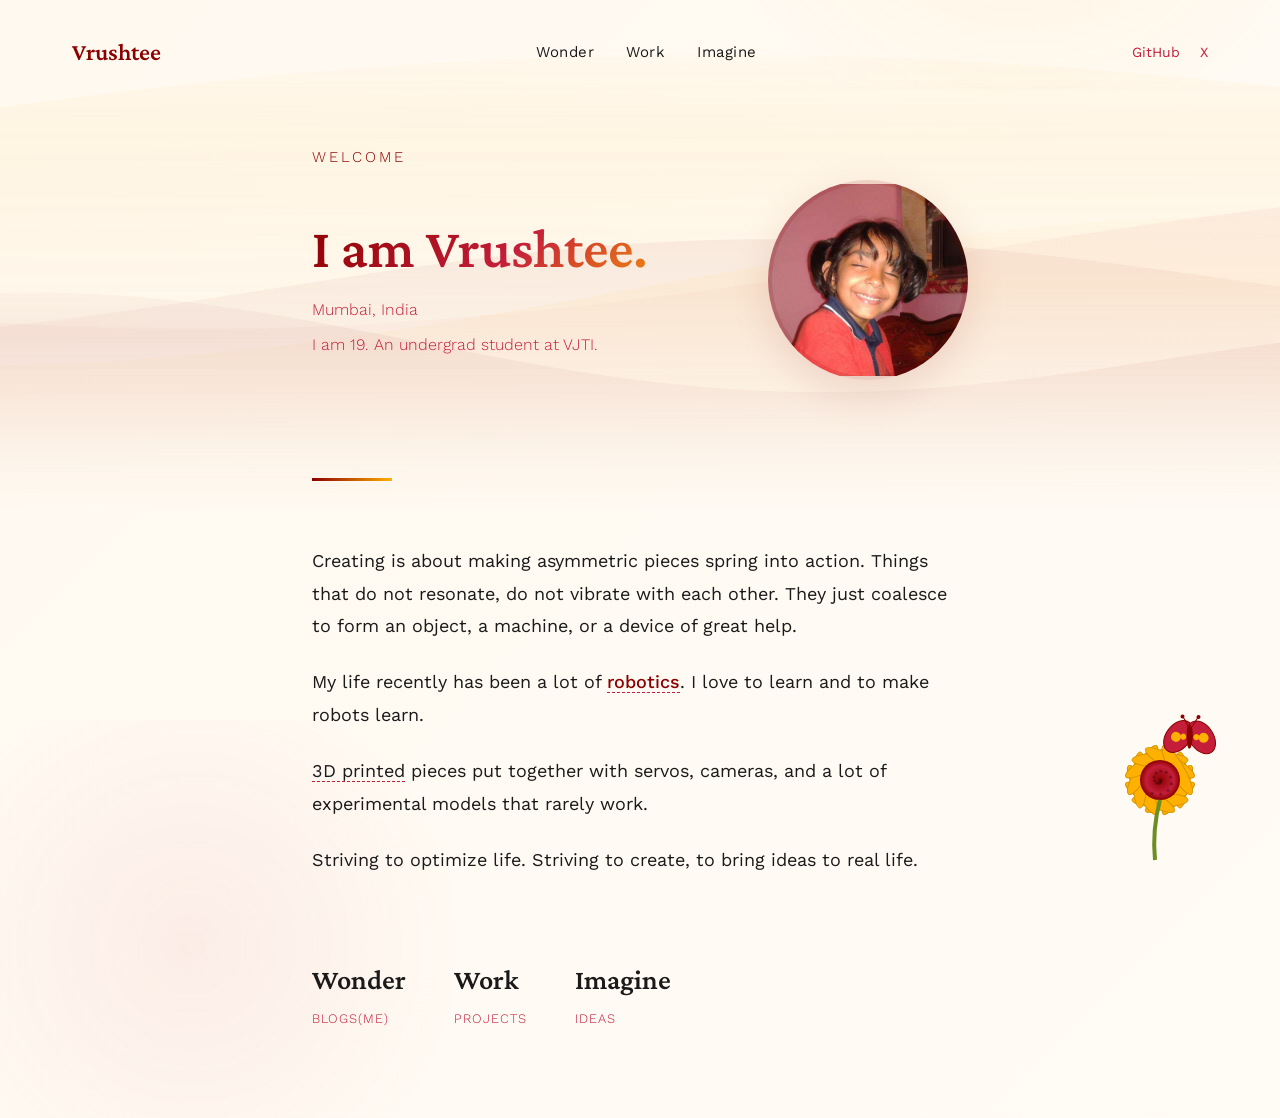
==== commit 783e3a24: "Second blog" ====
--- a/index.html
+++ b/index.html
@@ -165,10 +165,19 @@
         .location {
             font-size: 16px;
             color: var(--medium-red);
+            margin-bottom: 8px;
+            font-weight: 300;
+            opacity: 0;
+            animation: fadeInUp 1s ease 0.4s forwards;
+        }
+
+        .intro {
+            font-size: 16px;
+            color: var(--medium-red);
             margin-bottom: 56px;
             font-weight: 300;
             opacity: 0;
-            animation: fadeInUp 1s ease 0.4s forwards;
+            animation: fadeInUp 1s ease 0.5s forwards;
         }
 
         /* Bio content */
@@ -318,6 +327,53 @@
             width: 100%;
         }
 
+        .header-social {
+            display: flex;
+            gap: 20px;
+        }
+
+        .header-social a {
+            font-size: 14px;
+            color: var(--medium-red);
+            text-decoration: none;
+            font-weight: 400;
+            transition: color 0.2s ease;
+        }
+
+        .header-social a:hover {
+            color: var(--deep-red);
+        }
+
+        /* Hover image effect */
+        .hover-image-wrapper {
+            position: relative;
+            display: inline;
+            cursor: pointer;
+            border-bottom: 1px dashed var(--medium-red);
+        }
+
+        .hover-image-wrapper .hover-image {
+            position: absolute;
+            bottom: 100%;
+            left: 50%;
+            transform: translateX(-50%) translateY(-10px);
+            width: 200px;
+            height: auto;
+            border-radius: 8px;
+            box-shadow: 0 8px 32px rgba(0, 0, 0, 0.2);
+            opacity: 0;
+            visibility: hidden;
+            transition: opacity 0.3s ease, transform 0.3s ease;
+            z-index: 100;
+            pointer-events: none;
+        }
+
+        .hover-image-wrapper:hover .hover-image {
+            opacity: 1;
+            visibility: visible;
+            transform: translateX(-50%) translateY(0);
+        }
+
         /* Responsive */
         @media (max-width: 768px) {
             .hero {
@@ -366,6 +422,10 @@
             .sections-nav ul {
                 flex-direction: column;
                 gap: 28px;
+            }
+
+            .hover-image-wrapper .hover-image {
+                width: 150px;
             }
         }
     </style>
@@ -381,6 +441,10 @@
             <a href="work.html">Work</a>
             <a href="imagine.html">Imagine</a>
         </nav>
+        <div class="header-social">
+            <a href="https://github.com/vruga" target="_blank" rel="noopener">GitHub</a>
+            <a href="https://x.com/vruga_" target="_blank" rel="noopener">X</a>
+        </div>
     </header>
 
     <div class="container">
@@ -389,6 +453,7 @@
                 <div class="greeting">Welcome</div>
                 <h1>I am Vrushtee.</h1>
                 <p class="location">Mumbai, India</p>
+                <p class="intro">I am 19. An undergrad student at VJTI.</p>
             </div>
             <div class="hero-photo-wrap">
                 <div class="hero-photo" style="background-image: url('assets/photo.jpg');" role="img" aria-label="Photo of Vrushtee"></div>
@@ -403,11 +468,11 @@
             Things that do not resonate, do not vibrate with each other. They just coalesce to form an object, a machine, or a device of great help.
         </p>
         <p class="bio">
-            My life recently has been a lot of <strong>robotics</strong>. I love to learn and to make robots learn.
+            My life recently has been a lot of <strong class="hover-image-wrapper">robotics<img src="assets/so100_random.jpg" alt="SO100 robot arm" class="hover-image"></strong>. I love to learn and to make robots learn.
         </p>
 
         <p class="bio">
-            3D printed pieces put together with servos, cameras, and a lot of experimental models that rarely work.
+            <span class="hover-image-wrapper">3D printed<img src="assets/3d.jpg" alt="3D printed parts" class="hover-image"></span> pieces put together with servos, cameras, and a lot of experimental models that rarely work.
         </p>
 
         <p class="bio">
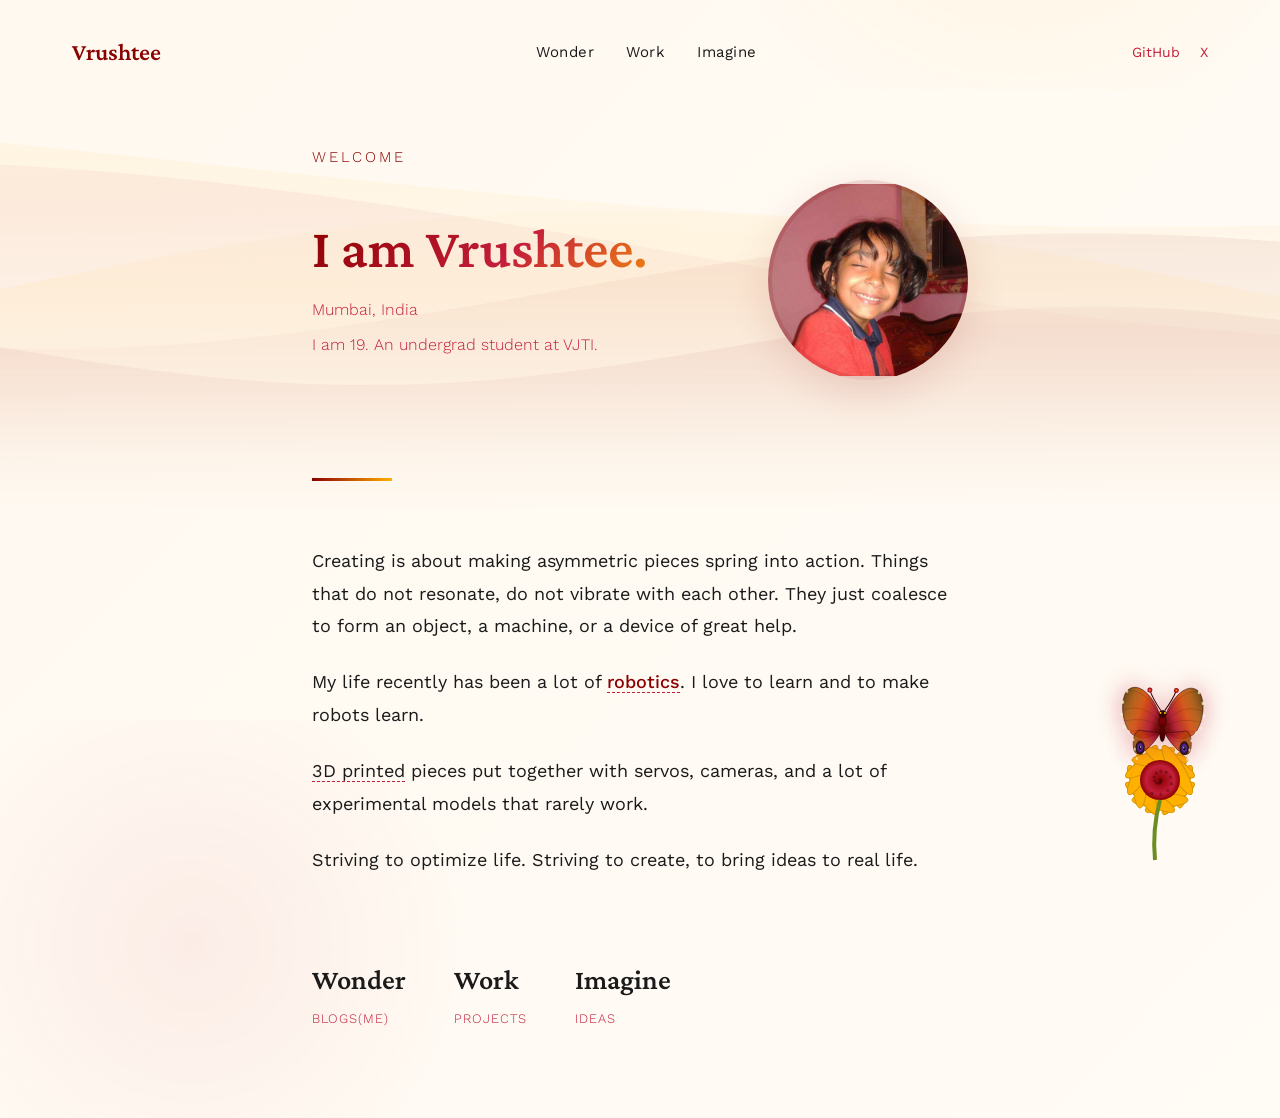
==== commit 116e9635: "Adding a blog" ====
--- a/index.html
+++ b/index.html
@@ -646,14 +646,16 @@
             ctx.stroke();
         }
 
-        // Butterfly: one butterfly hovering near sunflower, two wings that flap (hinge rotation)
+        // Beautiful butterfly — bezier wings, gradients, veins, eyespot, particle trail
+        const particles = [];
+
         const butterfly = {
             x: sunflowerX(),
             y: sunflowerY() - 60,
             angle: 0,
             wingAngle: 0,
             orbitAngle: 0,
-            orbitRadius: 50,
+            orbitRadius: 52,
             hovering: true,
             hoverTime: 0,
             flyingToTarget: false,
@@ -669,80 +671,298 @@
             butterfly.navigateTo = url;
         }
 
+        function addFlightParticles(x, y) {
+            if (Math.random() < 0.55) {
+                particles.push({
+                    x: x + (Math.random() - 0.5) * 20,
+                    y: y + (Math.random() - 0.5) * 20,
+                    vx: (Math.random() - 0.5) * 1.4,
+                    vy: (Math.random() - 0.5) * 1.4 - 0.25,
+                    life: 1,
+                    decay: 0.022 + Math.random() * 0.022,
+                    size: 1.2 + Math.random() * 2.5,
+                    gold: Math.random() > 0.38
+                });
+                if (particles.length > 35) particles.shift();
+            }
+        }
+
+        function drawParticles() {
+            for (let i = particles.length - 1; i >= 0; i--) {
+                const p = particles[i];
+                p.x += p.vx;
+                p.y += p.vy;
+                p.life -= p.decay;
+                if (p.life <= 0) { particles.splice(i, 1); continue; }
+                ctx.beginPath();
+                ctx.arc(p.x, p.y, p.size * p.life, 0, Math.PI * 2);
+                ctx.fillStyle = p.gold
+                    ? `rgba(255, 176, 0, ${p.life * 0.75})`
+                    : `rgba(196, 30, 58, ${p.life * 0.6})`;
+                ctx.fill();
+            }
+        }
+
+        // Draws one side of the butterfly wings (right side).
+        // Called twice: once normally (right), once inside ctx.scale(-1,1) (left).
+        function drawWingSide(flapScale) {
+            // ── Upper forewing ──
+            ctx.save();
+            ctx.scale(flapScale, 1);
+
+            const ug = ctx.createLinearGradient(3, -8, 68, -40);
+            ug.addColorStop(0,    'rgba(100, 0,   0,   0.95)');
+            ug.addColorStop(0.18, 'rgba(172, 22,  42,  0.92)');
+            ug.addColorStop(0.48, 'rgba(208, 64,  0,   0.88)');
+            ug.addColorStop(0.80, 'rgba(242, 128, 0,   0.82)');
+            ug.addColorStop(1,    'rgba(255, 180, 0,   0.75)');
+
+            ctx.beginPath();
+            ctx.moveTo(3, -8);
+            ctx.bezierCurveTo(14, -35, 44, -58, 64, -42);
+            ctx.bezierCurveTo(74, -30, 72, -8,  60,  7);
+            ctx.bezierCurveTo(46,  22, 18,  21,  3,  8);
+            ctx.closePath();
+            ctx.fillStyle = ug;
+            ctx.fill();
+
+            // Dark outer border band
+            const ubg = ctx.createLinearGradient(3, -8, 68, -40);
+            ubg.addColorStop(0.50, 'rgba(0, 0, 0, 0)');
+            ubg.addColorStop(0.76, 'rgba(15, 0, 0, 0.28)');
+            ubg.addColorStop(1,    'rgba(5,  0, 0, 0.64)');
+            ctx.beginPath();
+            ctx.moveTo(3, -8);
+            ctx.bezierCurveTo(14, -35, 44, -58, 64, -42);
+            ctx.bezierCurveTo(74, -30, 72, -8,  60,  7);
+            ctx.bezierCurveTo(46,  22, 18,  21,  3,  8);
+            ctx.closePath();
+            ctx.fillStyle = ubg;
+            ctx.fill();
+
+            // Outline
+            ctx.strokeStyle = 'rgba(35, 0, 0, 0.65)';
+            ctx.lineWidth = 1.2;
+            ctx.stroke();
+
+            // Wing veins
+            ctx.save();
+            ctx.strokeStyle = 'rgba(28, 0, 0, 0.30)';
+            ctx.lineWidth = 0.75;
+            [
+                [3, -8,  32, -48, 64, -42],
+                [4, -2,  32, -28, 70, -18],
+                [4,  2,  30, -10, 68,  -4],
+                [4,  6,  28,  10, 58,   8],
+                [4,  8,  24,  18, 44,  20],
+            ].forEach(([x0, y0, cx, cy, x1, y1]) => {
+                ctx.beginPath();
+                ctx.moveTo(x0, y0);
+                ctx.quadraticCurveTo(cx, cy, x1, y1);
+                ctx.stroke();
+            });
+            ctx.restore();
+
+            // Cream border dots
+            [[63,-42],[70,-28],[72,-12],[67,4],[59,10]].forEach(([dx, dy]) => {
+                ctx.beginPath();
+                ctx.arc(dx, dy, 2.3, 0, Math.PI * 2);
+                ctx.fillStyle = 'rgba(255, 246, 210, 0.72)';
+                ctx.fill();
+            });
+
+            ctx.restore(); // upper forewing
+
+            // ── Lower hindwing ──
+            ctx.save();
+            ctx.scale(flapScale * 0.92, 1);
+
+            const lg = ctx.createLinearGradient(3, 10, 56, 40);
+            lg.addColorStop(0,    'rgba(100, 0,   0,   0.95)');
+            lg.addColorStop(0.28, 'rgba(172, 22,  42,  0.90)');
+            lg.addColorStop(0.62, 'rgba(210, 70,  0,   0.84)');
+            lg.addColorStop(1,    'rgba(255, 176, 0,   0.74)');
+
+            ctx.beginPath();
+            ctx.moveTo(3, 10);
+            ctx.bezierCurveTo(20, 28, 48, 48, 54, 32);
+            ctx.bezierCurveTo(58, 20, 52,  5, 40,  8);
+            ctx.bezierCurveTo(27, 10, 11, 10,  3, 10);
+            ctx.closePath();
+            ctx.fillStyle = lg;
+            ctx.fill();
+
+            const lbg = ctx.createLinearGradient(3, 10, 56, 40);
+            lbg.addColorStop(0.48, 'rgba(0, 0, 0, 0)');
+            lbg.addColorStop(0.74, 'rgba(15, 0, 0, 0.24)');
+            lbg.addColorStop(1,    'rgba(5,  0, 0, 0.55)');
+            ctx.beginPath();
+            ctx.moveTo(3, 10);
+            ctx.bezierCurveTo(20, 28, 48, 48, 54, 32);
+            ctx.bezierCurveTo(58, 20, 52,  5, 40,  8);
+            ctx.bezierCurveTo(27, 10, 11, 10,  3, 10);
+            ctx.closePath();
+            ctx.fillStyle = lbg;
+            ctx.fill();
+
+            ctx.strokeStyle = 'rgba(35, 0, 0, 0.65)';
+            ctx.lineWidth = 1.2;
+            ctx.stroke();
+
+            // Hindwing veins
+            ctx.save();
+            ctx.strokeStyle = 'rgba(28, 0, 0, 0.28)';
+            ctx.lineWidth = 0.75;
+            [
+                [4, 10, 28, 42, 54, 32],
+                [4, 11, 26, 26, 52, 20],
+                [4, 12, 22, 16, 40, 10],
+            ].forEach(([x0, y0, cx, cy, x1, y1]) => {
+                ctx.beginPath();
+                ctx.moveTo(x0, y0);
+                ctx.quadraticCurveTo(cx, cy, x1, y1);
+                ctx.stroke();
+            });
+            ctx.restore();
+
+            // Eyespot
+            const espX = 42, espY = 30;
+            ctx.beginPath();
+            ctx.arc(espX, espY, 9, 0, Math.PI * 2);
+            ctx.fillStyle = 'rgba(12, 0, 0, 0.80)';
+            ctx.fill();
+
+            const espG = ctx.createRadialGradient(espX, espY, 0, espX, espY, 6.5);
+            espG.addColorStop(0,   'rgba(195, 125, 255, 0.88)');
+            espG.addColorStop(0.5, 'rgba(112, 58,  215, 0.76)');
+            espG.addColorStop(1,   'rgba(55,  5,   160, 0.56)');
+            ctx.beginPath();
+            ctx.arc(espX, espY, 6.5, 0, Math.PI * 2);
+            ctx.fillStyle = espG;
+            ctx.fill();
+
+            ctx.beginPath();
+            ctx.arc(espX, espY, 2.8, 0, Math.PI * 2);
+            ctx.fillStyle = 'rgba(0, 0, 0, 0.92)';
+            ctx.fill();
+
+            // Catchlight
+            ctx.beginPath();
+            ctx.arc(espX - 0.9, espY - 0.9, 1.0, 0, Math.PI * 2);
+            ctx.fillStyle = 'rgba(255, 255, 255, 0.95)';
+            ctx.fill();
+
+            // Hindwing border dots
+            [[52, 32],[55, 20],[48, 44]].forEach(([dx, dy]) => {
+                ctx.beginPath();
+                ctx.arc(dx, dy, 2.0, 0, Math.PI * 2);
+                ctx.fillStyle = 'rgba(255, 246, 210, 0.68)';
+                ctx.fill();
+            });
+
+            ctx.restore(); // lower hindwing
+        }
+
         function drawButterfly(x, y, wingAngle, rotation) {
             ctx.save();
             ctx.translate(x, y);
             ctx.rotate(rotation);
-
-            // Normal flapping: wings rotate at hinge (simple sine)
-            const flap = Math.sin(wingAngle) * 0.68;
-
-            // Left wing
+            ctx.scale(0.78, 0.78);
+
+            // Perspective-foreshortening flap: wings go from ~45% to 100% open
+            const flapScale = 0.45 + 0.55 * Math.abs(Math.cos(wingAngle * 0.58));
+
+            // Soft glow
+            ctx.shadowColor = 'rgba(196, 30, 58, 0.32)';
+            ctx.shadowBlur = 26;
+
+            // Right wings
+            drawWingSide(flapScale);
+
+            // Left wings (mirror)
             ctx.save();
-            ctx.translate(-4, -3);
-            ctx.rotate(flap);
-            ctx.translate(4, 3);
-            ctx.beginPath();
-            ctx.ellipse(-12, -5, 18, 12, -0.3, 0, Math.PI * 2);
-            ctx.fillStyle = '#C41E3A';
-            ctx.fill();
-            ctx.strokeStyle = '#8B0000';
-            ctx.lineWidth = 1;
+            ctx.scale(-1, 1);
+            drawWingSide(flapScale);
+            ctx.restore();
+
+            // Body (no glow)
+            ctx.shadowBlur = 0;
+            ctx.shadowColor = 'transparent';
+
+            const bodyG = ctx.createLinearGradient(0, -15, 0, 22);
+            bodyG.addColorStop(0,    '#4a0000');
+            bodyG.addColorStop(0.3,  '#790000');
+            bodyG.addColorStop(0.65, '#5a0000');
+            bodyG.addColorStop(1,    '#360000');
+
+            // Thorax
+            ctx.beginPath();
+            ctx.ellipse(0, -4, 5, 8, 0, 0, Math.PI * 2);
+            ctx.fillStyle = bodyG;
+            ctx.fill();
+            ctx.strokeStyle = 'rgba(15, 0, 0, 0.55)';
+            ctx.lineWidth = 0.8;
             ctx.stroke();
-            ctx.beginPath();
-            ctx.arc(-14, -6, 5, 0, Math.PI * 2);
-            ctx.fillStyle = '#FFB000';
-            ctx.fill();
-            ctx.beginPath();
-            ctx.arc(-8, -2, 3, 0, Math.PI * 2);
-            ctx.fillStyle = '#FFB000';
-            ctx.fill();
-            ctx.restore();
-
-            // Right wing
-            ctx.save();
-            ctx.translate(4, -3);
-            ctx.rotate(-flap);
-            ctx.translate(-4, 3);
-            ctx.beginPath();
-            ctx.ellipse(12, -5, 18, 12, 0.3, 0, Math.PI * 2);
-            ctx.fillStyle = '#C41E3A';
-            ctx.fill();
-            ctx.strokeStyle = '#8B0000';
-            ctx.lineWidth = 1;
+
+            // Abdomen
+            ctx.beginPath();
+            ctx.ellipse(0, 11, 3.5, 11, 0, 0, Math.PI * 2);
+            ctx.fillStyle = bodyG;
+            ctx.fill();
             ctx.stroke();
-            ctx.beginPath();
-            ctx.arc(14, -6, 5, 0, Math.PI * 2);
-            ctx.fillStyle = '#FFB000';
-            ctx.fill();
-            ctx.beginPath();
-            ctx.arc(8, -2, 3, 0, Math.PI * 2);
-            ctx.fillStyle = '#FFB000';
-            ctx.fill();
-            ctx.restore();
-
-            // Body
-            ctx.beginPath();
-            ctx.ellipse(0, 0, 3, 12, 0, 0, Math.PI * 2);
-            ctx.fillStyle = '#8B0000';
-            ctx.fill();
+
+            // Abdomen segments
+            ctx.strokeStyle = 'rgba(0, 0, 0, 0.22)';
+            ctx.lineWidth = 0.55;
+            for (let i = 0; i < 5; i++) {
+                const sy = 3 + i * 4.2;
+                const hw = 3.5 * Math.sqrt(Math.max(0, 1 - ((sy - 11) / 11) ** 2));
+                ctx.beginPath();
+                ctx.moveTo(-hw, sy);
+                ctx.lineTo(hw, sy);
+                ctx.stroke();
+            }
+
+            // Head
+            ctx.beginPath();
+            ctx.arc(0, -14, 4.5, 0, Math.PI * 2);
+            ctx.fillStyle = '#360000';
+            ctx.fill();
+            ctx.strokeStyle = 'rgba(15, 0, 0, 0.5)';
+            ctx.lineWidth = 0.7;
+            ctx.stroke();
+
+            // Eyes
+            ctx.fillStyle = '#FFD700';
+            [-2.8, 2.8].forEach(ex => {
+                ctx.beginPath();
+                ctx.arc(ex, -15, 1.2, 0, Math.PI * 2);
+                ctx.fill();
+            });
 
             // Antennae
-            ctx.strokeStyle = '#8B0000';
-            ctx.lineWidth = 1;
-            ctx.beginPath();
-            ctx.moveTo(-2, -10);
-            ctx.quadraticCurveTo(-6, -18, -8, -20);
+            ctx.strokeStyle = '#360000';
+            ctx.lineWidth = 1.3;
+            ctx.beginPath();
+            ctx.moveTo(-2.5, -18);
+            ctx.quadraticCurveTo(-13, -33, -17, -44);
             ctx.stroke();
             ctx.beginPath();
-            ctx.moveTo(2, -10);
-            ctx.quadraticCurveTo(6, -18, 8, -20);
+            ctx.moveTo(2.5, -18);
+            ctx.quadraticCurveTo(13, -33, 17, -44);
             ctx.stroke();
-            ctx.beginPath();
-            ctx.arc(-8, -20, 2, 0, Math.PI * 2);
-            ctx.arc(8, -20, 2, 0, Math.PI * 2);
-            ctx.fillStyle = '#8B0000';
-            ctx.fill();
+
+            // Antennae club tips
+            [[-17, -44], [17, -44]].forEach(([ax, ay]) => {
+                const tipG = ctx.createRadialGradient(ax, ay, 0, ax, ay, 3.2);
+                tipG.addColorStop(0,   '#FFB000');
+                tipG.addColorStop(0.5, '#C41E3A');
+                tipG.addColorStop(1,   '#8B0000');
+                ctx.beginPath();
+                ctx.arc(ax, ay, 3.2, 0, Math.PI * 2);
+                ctx.fillStyle = tipG;
+                ctx.fill();
+            });
 
             ctx.restore();
         }
@@ -754,7 +974,9 @@
             const sfY = sunflowerY();
             drawSunflower(sfX, sfY);
 
-            butterfly.wingAngle += 0.14;
+            drawParticles();
+
+            butterfly.wingAngle += 0.13;
 
             if (butterfly.flyingToTarget) {
                 const dx = butterfly.targetX - butterfly.x;
@@ -769,26 +991,24 @@
                 const speed = Math.min(14, Math.max(6, dist * 0.12));
                 butterfly.x += (dx / dist) * speed;
                 butterfly.y += (dy / dist) * speed;
-
                 butterfly.orbitAngle = Math.atan2(dy, dx);
+                addFlightParticles(butterfly.x, butterfly.y);
             } else {
-                butterfly.hoverTime += 0.015;
-                butterfly.orbitAngle += 0.005;
-                const hoverX = sfX + Math.cos(butterfly.orbitAngle) * butterfly.orbitRadius;
-                const hoverY = sfY - 40 + Math.sin(butterfly.orbitAngle * 2) * 20;
-
-                butterfly.x += (hoverX - butterfly.x) * 0.022;
-                butterfly.y += (hoverY - butterfly.y) * 0.022;
-
-                butterfly.x += Math.sin(butterfly.hoverTime * 1.5) * 0.22;
-                butterfly.y += Math.cos(butterfly.hoverTime * 1.2) * 0.15;
-            }
-
+                butterfly.hoverTime += 0.014;
+                // Gentle straight drift — side-to-side and slight vertical bob
+                const hoverX = sfX + Math.sin(butterfly.hoverTime * 0.75) * 30;
+                const hoverY = sfY - 52 + Math.sin(butterfly.hoverTime * 0.4) * 12;
+
+                butterfly.x += (hoverX - butterfly.x) * 0.025;
+                butterfly.y += (hoverY - butterfly.y) * 0.025;
+            }
+
+            // atan2(dx, -dy) makes the antennae (local -y) point toward the target
             const rotation = butterfly.flyingToTarget
-                ? Math.atan2(butterfly.targetY - butterfly.y, butterfly.targetX - butterfly.x)
-                : Math.sin(butterfly.orbitAngle) * 0.2;
+                ? Math.atan2(butterfly.targetX - butterfly.x, -(butterfly.targetY - butterfly.y))
+                : Math.sin(butterfly.hoverTime * 0.4) * 0.1;
+
             drawButterfly(butterfly.x, butterfly.y, butterfly.wingAngle, rotation);
-
             requestAnimationFrame(animateButterfly);
         }
 
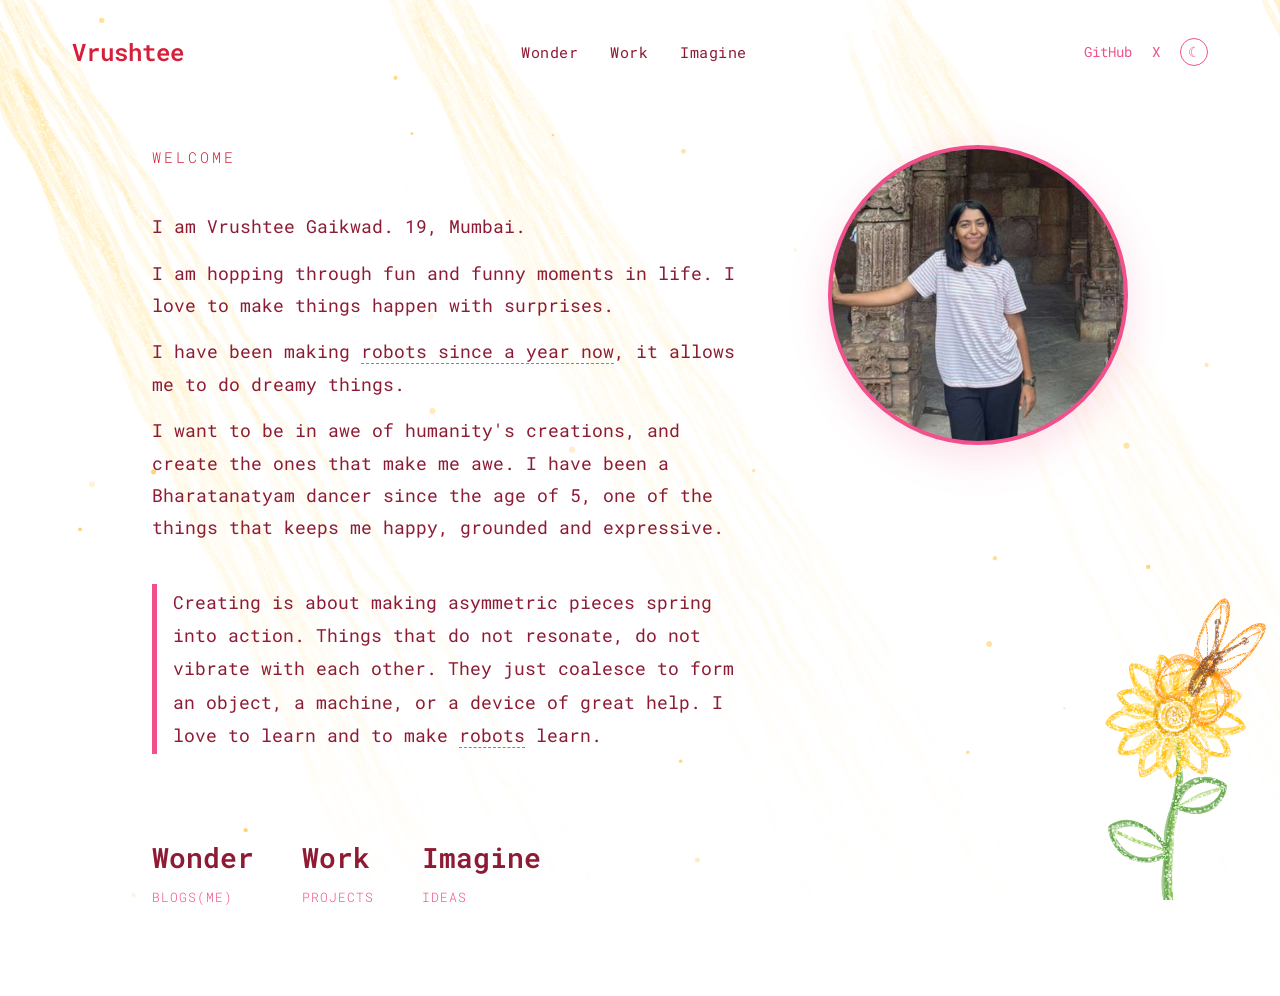
==== commit 4068453c: "Redesign site: clean URLs, oil-pastel scene, day/night, new Wonder and Work - Clean URLs via folders" ====
--- a/index.html
+++ b/index.html
@@ -7,12 +7,15 @@
     <link rel="preconnect" href="https://fonts.googleapis.com">
     <link rel="preconnect" href="https://fonts.gstatic.com" crossorigin>
     <link href="https://fonts.googleapis.com/css2?family=Crimson+Pro:wght@400;600&family=Work+Sans:wght@300;400;500&display=swap" rel="stylesheet">
+    <script src="/assets/sky.js?v=5"></script>
     <style>
         :root {
             --deep-red: #8B0000;
             --medium-red: #C41E3A;
             --warm-yellow: #FFB000;
             --light-cream: #FFF9F0;
+            --peach: #FFFFFF;
+            --peach: #FFFFFF;
             --text-dark: #1a1a1a;
         }
 
@@ -24,7 +27,7 @@
 
         body {
             font-family: 'Work Sans', sans-serif;
-            background: linear-gradient(135deg, var(--light-cream) 0%, #FFFBF5 100%);
+            background: var(--peach);
             color: var(--text-dark);
             line-height: 1.7;
             min-height: 100vh;
@@ -32,16 +35,6 @@
             position: relative;
         }
 
-        /* Aurora Canvas */
-        #aurora {
-            position: fixed;
-            top: 0;
-            left: 0;
-            width: 100%;
-            height: 100%;
-            z-index: -2;
-            opacity: 0.4;
-        }
 
         /* Butterfly & Sunflower Canvas */
         #butterfly-canvas {
@@ -52,85 +45,50 @@
             height: 100%;
             z-index: -1;
             pointer-events: none;
-        }
-
-        /* Decorative background elements */
-        body::before {
-            content: '';
-            position: fixed;
-            top: -50%;
-            right: -10%;
-            width: 60%;
-            height: 60%;
-            background: radial-gradient(circle, var(--warm-yellow) 0%, transparent 70%);
-            opacity: 0.08;
-            z-index: -1;
-            animation: float 20s ease-in-out infinite;
-        }
-
-        body::after {
-            content: '';
-            position: fixed;
-            bottom: -30%;
-            left: -10%;
-            width: 50%;
-            height: 50%;
-            background: radial-gradient(circle, var(--medium-red) 0%, transparent 70%);
-            opacity: 0.06;
-            z-index: -1;
-            animation: float 25s ease-in-out infinite reverse;
-        }
-
-        @keyframes float {
-            0%, 100% { transform: translate(0, 0) rotate(0deg); }
-            50% { transform: translate(20px, 20px) rotate(5deg); }
-        }
+            transition: opacity 0.6s ease;
+        }
+
+
+
 
         .container {
-            max-width: 720px;
+            max-width: 1040px;
             margin: 0 auto;
             padding: 40px 32px 80px;
             position: relative;
         }
 
-        /* Hero: left text + right photo circle */
-        .hero {
-            display: flex;
-            align-items: center;
-            justify-content: space-between;
-            gap: 48px;
-            margin-bottom: 24px;
-        }
-
-        .hero-text {
-            flex: 1;
-            min-width: 0;
-        }
-
-        .hero-photo-wrap {
-            flex-shrink: 0;
+        /* Two columns: writing on the left, photo on the right */
+        .layout {
+            display: grid;
+            grid-template-columns: minmax(0, 1fr) 300px;
+            gap: 72px;
+            align-items: start;
         }
 
         .hero-photo {
-            width: 200px;
-            height: 200px;
+            position: sticky;
+            top: 120px;
+            width: 300px;
+            height: 300px;
             border-radius: 50%;
-            background: linear-gradient(135deg, var(--light-cream) 0%, #f5ebe0 100%);
+            background-color: var(--light-cream);
             background-size: cover;
             background-position: center;
             background-repeat: no-repeat;
-            border: 4px solid rgba(139, 0, 0, 0.15);
-            box-shadow: 0 12px 40px rgba(139, 0, 0, 0.12);
-        }
-
-        /* Header / Greeting */
+            border: 4px solid var(--medium-red);
+            box-shadow: 0 12px 40px rgba(240, 80, 140, 0.18);
+            opacity: 0;
+            animation: fadeInUp 1s ease 0.3s forwards;
+        }
+
         .greeting {
             font-size: 15px;
             font-weight: 300;
             letter-spacing: 3px;
             text-transform: uppercase;
             color: var(--deep-red);
-            margin-bottom: 48px;
+            margin-bottom: 40px;
             opacity: 0;
             animation: fadeInUp 1s ease forwards;
         }
@@ -146,38 +104,28 @@
             }
         }
 
-        /* Name */
-        h1 {
-            font-family: 'Crimson Pro', serif;
-            font-size: 56px;
-            font-weight: 600;
-            line-height: 1.1;
-            margin-bottom: 16px;
-            background: linear-gradient(135deg, var(--deep-red) 0%, var(--medium-red) 50%, var(--warm-yellow) 100%);
-            -webkit-background-clip: text;
-            -webkit-text-fill-color: transparent;
-            background-clip: text;
-            opacity: 0;
-            animation: fadeInUp 1s ease 0.2s forwards;
-        }
-
-        /* Location */
-        .location {
-            font-size: 16px;
-            color: var(--medium-red);
-            margin-bottom: 8px;
-            font-weight: 300;
-            opacity: 0;
-            animation: fadeInUp 1s ease 0.4s forwards;
-        }
-
-        .intro {
-            font-size: 16px;
-            color: var(--medium-red);
-            margin-bottom: 56px;
-            font-weight: 300;
-            opacity: 0;
-            animation: fadeInUp 1s ease 0.5s forwards;
+        /* Intro lines share the body writing style */
+        .line {
+            font-size: 18px;
+            line-height: 1.8;
+            margin-bottom: 14px;
+            color: var(--text-dark);
+            opacity: 0;
+            animation: fadeInUp 1s ease 0.3s forwards;
+        }
+
+        /* Plain section with the same bar as blog section headings */
+        .creed {
+            margin: 40px 0 0;
+            padding: 2px 0 2px 16px;
+            border-left: 5px solid var(--medium-red);
+            opacity: 0;
+            animation: fadeInUp 1s ease 0.8s forwards;
+        }
+
+        .creed p {
+            font-size: 18px;
+            line-height: 1.85;
         }
 
         /* Bio content */
@@ -190,7 +138,7 @@
         }
 
         .bio:last-of-type {
-            margin-bottom: 64px;
+            margin-bottom: 0;
         }
 
         .bio strong {
@@ -344,6 +292,46 @@
             color: var(--deep-red);
         }
 
+        /* Small circular photo cluster on hover */
+        .hover-cluster {
+            position: relative;
+            white-space: nowrap;
+            cursor: default;
+            border-bottom: 1px dashed var(--medium-red);
+        }
+
+        .hover-cluster .cluster {
+            position: absolute;
+            bottom: 100%;
+            left: 50%;
+            display: flex;
+            margin-bottom: 8px;
+            transform: translateX(-50%) translateY(6px);
+            opacity: 0;
+            visibility: hidden;
+            transition: opacity 0.3s ease, transform 0.3s ease;
+            pointer-events: none;
+            z-index: 100;
+        }
+
+        .hover-cluster .cluster img {
+            width: 68px;
+            height: 68px;
+            border-radius: 50%;
+            object-fit: cover;
+            border: 2px solid var(--peach);
+            box-shadow: 0 4px 14px rgba(0, 0, 0, 0.15);
+            margin-left: -14px;
+        }
+
+        .hover-cluster .cluster img:first-child { margin-left: 0; }
+
+        .hover-cluster:hover .cluster {
+            opacity: 0.85;
+            visibility: visible;
+            transform: translateX(-50%) translateY(0);
+        }
+
         /* Hover image effect */
         .hover-image-wrapper {
             position: relative;
@@ -375,15 +363,17 @@
         }
 
         /* Responsive */
-        @media (max-width: 768px) {
-            .hero {
-                flex-direction: column;
-                align-items: flex-start;
+        @media (max-width: 860px) {
+            .layout {
+                grid-template-columns: 1fr;
+                gap: 40px;
             }
 
             .hero-photo {
-                width: 160px;
-                height: 160px;
+                position: static;
+                order: -1;
+                width: 220px;
+                height: 220px;
             }
         }
 
@@ -402,21 +392,8 @@
                 padding: 40px 24px 60px;
             }
 
-            .hero {
-                gap: 32px;
-            }
-
-            .hero-photo {
-                width: 140px;
-                height: 140px;
-            }
-
-            h1 {
-                font-size: 42px;
-            }
-
-            .bio {
-                font-size: 17px;
+            .bio, .line {
+                font-size: 16px;
             }
 
             .sections-nav ul {
@@ -431,15 +408,14 @@
     </style>
 </head>
 <body>
-    <canvas id="aurora"></canvas>
     <canvas id="butterfly-canvas"></canvas>
 
     <header>
-        <a href="index.html" class="logo">Vrushtee</a>
+        <a href="/" class="logo">Vrushtee</a>
         <nav class="header-nav">
-            <a href="wonder.html">Wonder</a>
-            <a href="work.html">Work</a>
-            <a href="imagine.html">Imagine</a>
+            <a href="/wonder/">Wonder</a>
+            <a href="/work/">Work</a>
+            <a href="/imagine/">Imagine</a>
         </nav>
         <div class="header-social">
             <a href="https://github.com/vruga" target="_blank" rel="noopener">GitHub</a>
@@ -448,594 +424,361 @@
     </header>
 
     <div class="container">
-        <section class="hero">
-            <div class="hero-text">
+        <div class="layout">
+            <div class="main-col">
                 <div class="greeting">Welcome</div>
-                <h1>I am Vrushtee.</h1>
-                <p class="location">Mumbai, India</p>
-                <p class="intro">I am 19. An undergrad student at VJTI.</p>
-            </div>
-            <div class="hero-photo-wrap">
-                <div class="hero-photo" style="background-image: url('assets/photo.jpg');" role="img" aria-label="Photo of Vrushtee"></div>
-            </div>
+                <p class="line">I am Vrushtee Gaikwad. 19, Mumbai.</p>
+                <p class="line">I am hopping through fun and funny moments in life. I love to make things happen with surprises.</p>
+                <p class="line">I have been making <span class="hover-cluster">robots since a year now<span class="cluster" aria-hidden="true"><img src="/assets/thumbs/so100.jpg" alt="" width="68" height="68" decoding="sync"><img src="/assets/thumbs/3d.jpg" alt="" width="68" height="68" decoding="sync"><img src="/assets/thumbs/yams.jpg" alt="" width="68" height="68" decoding="sync"></span></span>, it allows me to do dreamy things.</p>
+                <p class="line">I want to be in awe of humanity's creations, and create the ones that make me awe. I have been a Bharatanatyam dancer since the age of 5, one of the things that keeps me happy, grounded and expressive.</p>
+
+
+
+
+        <section class="creed">
+            <p>
+                Creating is about making asymmetric pieces spring into action.
+                Things that do not resonate, do not vibrate with each other. They just coalesce to form an object, a machine, or a device of great help.
+                I love to learn and to make <span class="hover-image-wrapper">robots<img src="/assets/so100_random.jpg" alt="SO100 robot arm" class="hover-image"></span> learn.
+            </p>
         </section>
-
-        <div class="accent-line"></div>
-
-        
-        <p class="bio">
-            Creating is about making asymmetric pieces spring into action. 
-            Things that do not resonate, do not vibrate with each other. They just coalesce to form an object, a machine, or a device of great help.
-        </p>
-        <p class="bio">
-            My life recently has been a lot of <strong class="hover-image-wrapper">robotics<img src="assets/so100_random.jpg" alt="SO100 robot arm" class="hover-image"></strong>. I love to learn and to make robots learn.
-        </p>
-
-        <p class="bio">
-            <span class="hover-image-wrapper">3D printed<img src="assets/3d.jpg" alt="3D printed parts" class="hover-image"></span> pieces put together with servos, cameras, and a lot of experimental models that rarely work.
-        </p>
-
-        <p class="bio">
-            Striving to optimize life. Striving to create, to bring ideas to real life.
-        </p>
-
 
         <nav class="sections-nav">
             <ul>
                 <li>
-                    <a href="wonder.html">
+                    <a href="/wonder/">
                         <h3>Wonder</h3>
                         <p>Blogs(ME)</p>
                     </a>
                 </li>
                 <li>
-                    <a href="work.html">
+                    <a href="/work/">
                         <h3>Work</h3>
                         <p>Projects</p>
                     </a>
                 </li>
                 <li>
-                    <a href="imagine.html">
+                    <a href="/imagine/">
                         <h3>Imagine</h3>
                         <p>Ideas</p>
                     </a>
                 </li>
             </ul>
         </nav>
+            </div>
+
+            <div class="hero-photo" style="background-image: url('/assets/vrushtee.jpg');" role="img" aria-label="Photo of Vrushtee"></div>
+        </div>
     </div>
 
     <script>
-        // Northern Lights Animation
-        const auroraCanvas = document.getElementById('aurora');
-        const auroraCtx = auroraCanvas.getContext('2d');
-
-        function resizeAurora() {
-            auroraCanvas.width = window.innerWidth;
-            auroraCanvas.height = window.innerHeight;
-        }
-        resizeAurora();
-        window.addEventListener('resize', resizeAurora);
-
-        class AuroraWave {
-            constructor(baseY, amplitude, frequency, speed, color) {
-                this.baseY = baseY;
-                this.amplitude = amplitude;
-                this.frequency = frequency;
-                this.speed = speed;
-                this.color = color;
-                this.offset = Math.random() * Math.PI * 2;
-            }
-
-            draw(time) {
-                auroraCtx.beginPath();
-
-                for (let x = 0; x <= auroraCanvas.width; x += 2) {
-                    const y = this.baseY +
-                             Math.sin(x * this.frequency + time * this.speed + this.offset) * this.amplitude +
-                             Math.sin(x * this.frequency * 0.5 + time * this.speed * 1.3) * this.amplitude * 0.5;
-
-                    if (x === 0) {
-                        auroraCtx.moveTo(x, y);
-                    } else {
-                        auroraCtx.lineTo(x, y);
-                    }
-                }
-
-                auroraCtx.lineTo(auroraCanvas.width, auroraCanvas.height);
-                auroraCtx.lineTo(0, auroraCanvas.height);
-                auroraCtx.closePath();
-
-                const gradient = auroraCtx.createLinearGradient(0, this.baseY - this.amplitude * 2, 0, this.baseY + this.amplitude * 3);
-                gradient.addColorStop(0, this.color.replace('ALPHA', '0'));
-                gradient.addColorStop(0.3, this.color.replace('ALPHA', '0.15'));
-                gradient.addColorStop(0.6, this.color.replace('ALPHA', '0.08'));
-                gradient.addColorStop(1, this.color.replace('ALPHA', '0'));
-
-                auroraCtx.fillStyle = gradient;
-                auroraCtx.fill();
-            }
-        }
-
-        const waves = [
-            new AuroraWave(auroraCanvas.height * 0.3, 60, 0.003, 0.0008, 'rgba(139, 0, 0, ALPHA)'),
-            new AuroraWave(auroraCanvas.height * 0.25, 80, 0.002, 0.0006, 'rgba(196, 30, 58, ALPHA)'),
-            new AuroraWave(auroraCanvas.height * 0.35, 70, 0.0025, 0.0007, 'rgba(255, 176, 0, ALPHA)'),
-            new AuroraWave(auroraCanvas.height * 0.4, 50, 0.004, 0.0009, 'rgba(139, 0, 0, ALPHA)'),
-            new AuroraWave(auroraCanvas.height * 0.2, 90, 0.0015, 0.0005, 'rgba(255, 176, 0, ALPHA)')
-        ];
-
-        function animateAurora() {
-            auroraCtx.clearRect(0, 0, auroraCanvas.width, auroraCanvas.height);
-            const time = Date.now() * 0.001;
-            waves.forEach(wave => wave.draw(time));
-            requestAnimationFrame(animateAurora);
-        }
-
-        animateAurora();
-
-        // Butterfly & Sunflower Animation
-        const butterflyCanvas = document.getElementById('butterfly-canvas');
-        const ctx = butterflyCanvas.getContext('2d');
-
-        function resizeButterfly() {
-            butterflyCanvas.width = window.innerWidth;
-            butterflyCanvas.height = window.innerHeight;
-        }
-        resizeButterfly();
-        window.addEventListener('resize', resizeButterfly);
-
-        const sunflowerX = () => butterflyCanvas.width - 120;
-        const sunflowerY = () => butterflyCanvas.height - 120;
-
-        function drawSunflower(x, y) {
-            const centerRadius = 20;
-            const petalLength = 28;
-            const numPetals = 12;
-
-            // Petals
-            for (let i = 0; i < numPetals; i++) {
-                const angle = (i / numPetals) * Math.PI * 2;
-                const petalX = x + Math.cos(angle) * centerRadius;
-                const petalY = y + Math.sin(angle) * centerRadius;
-
-                ctx.save();
-                ctx.translate(petalX, petalY);
-                ctx.rotate(angle);
-
-                ctx.beginPath();
-                ctx.ellipse(0, 0, 7, petalLength, 0, 0, Math.PI * 2);
-                ctx.fillStyle = '#FFB000';
-                ctx.fill();
-                ctx.strokeStyle = '#D49500';
-                ctx.lineWidth = 1;
-                ctx.stroke();
-
-                ctx.restore();
-            }
-
-            // Center
-            const centerGradient = ctx.createRadialGradient(x, y, 0, x, y, centerRadius);
-            centerGradient.addColorStop(0, '#8B0000');
-            centerGradient.addColorStop(0.7, '#C41E3A');
-            centerGradient.addColorStop(1, '#8B0000');
-
-            ctx.beginPath();
-            ctx.arc(x, y, centerRadius, 0, Math.PI * 2);
-            ctx.fillStyle = centerGradient;
-            ctx.fill();
-
-            // Seeds pattern
-            for (let i = 0; i < 15; i++) {
-                const spiralAngle = i * 0.6;
-                const spiralRadius = i * 1.1;
-                const sx = x + Math.cos(spiralAngle) * spiralRadius;
-                const sy = y + Math.sin(spiralAngle) * spiralRadius;
-
-                ctx.beginPath();
-                ctx.arc(sx, sy, 1.5, 0, Math.PI * 2);
-                ctx.fillStyle = 'rgba(0, 0, 0, 0.3)';
-                ctx.fill();
-            }
-
-            // Stem
-            ctx.strokeStyle = '#6B8E23';
-            ctx.lineWidth = 4;
-            ctx.beginPath();
-            ctx.moveTo(x, y + centerRadius);
-            ctx.quadraticCurveTo(x - 8, y + 50, x - 5, y + 80);
-            ctx.stroke();
-        }
-
-        // Beautiful butterfly — bezier wings, gradients, veins, eyespot, particle trail
-        const particles = [];
+        // Oil-pastel sunflower & butterfly (see /assets/sky.js for the pastel toolkit)
+        const canvas = document.getElementById('butterfly-canvas');
+        const ctx = canvas.getContext('2d');
+        const { stroke, bez, arc, join } = Pastel;
+        let W = 0, H = 0, dpr = 1;
+
+        function resizeCanvas() {
+            dpr = Math.min(window.devicePixelRatio || 1, 2);
+            W = window.innerWidth;
+            H = window.innerHeight;
+            canvas.width = W * dpr;
+            canvas.height = H * dpr;
+        }
+        resizeCanvas();
+        window.addEventListener('resize', resizeCanvas);
+
+        const TAU = Math.PI * 2;
+        const clamp = (v, a, b) => Math.max(a, Math.min(b, v));
+
+        function layer(w, h) {
+            const cv = document.createElement('canvas');
+            cv.width = Math.ceil(w * 2);
+            cv.height = Math.ceil(h * 2);
+            const c = cv.getContext('2d');
+            c.setTransform(2, 0, 0, 2, 0, 0);
+            return { cv, c, w, h };
+        }
+
+        // ───────────── Sunflower (yellow + green outlines) ─────────────
+        const STEM_H = 190, FW = 260, FH = STEM_H + 130;
+        const YELLOW = '#FFC107', YELLOW_LT = '#FFD84D', GOLD = '#E8A200';
+        const GREEN = '#4E9A2E', GREEN_LT = '#86C23F';
+
+        function rot(pts, cx, cy, a) {
+            const s = Math.sin(a), c = Math.cos(a);
+            return pts.map(([x, y]) => [cx + x * c - y * s, cy + x * s + y * c]);
+        }
+
+        function petal(inner, len, wid) {
+            const b = [0, inner], t = [0, inner + len];
+            return join(
+                bez(b, [wid, inner + len * 0.2], [wid * 0.9, inner + len * 0.8], t, 16),
+                bez(t, [-wid * 0.9, inner + len * 0.8], [-wid, inner + len * 0.2], b, 16)
+            );
+        }
+
+        function leaf(c, x, y, size, a, seed) {
+            const out = rot(join(
+                bez([0, 0], [size * 0.25, -size * 0.42], [size * 0.75, -size * 0.4], [size, 0], 18),
+                bez([size, 0], [size * 0.75, size * 0.36], [size * 0.25, size * 0.28], [0, 0], 18)
+            ), x, y, a);
+            stroke(c, out, { color: GREEN, width: 4, passes: 3, seed });
+            stroke(c, rot([[size * 0.08, 0], [size * 0.5, -size * 0.03], [size * 0.9, 0]], x, y, a),
+                { color: GREEN_LT, width: 2.5, passes: 2, seed: seed + 5 });
+        }
+
+        const flowerLayer = (() => {
+            const L = layer(FW, FH), c = L.c;
+            const hx = FW / 2, hy = FH - STEM_H;
+
+            // stem
+            const stem = bez([hx, FH + 6], [hx - 12, FH - STEM_H * 0.35], [hx + 14, FH - STEM_H * 0.7], [hx, hy + 22], 40);
+            stroke(c, stem, { color: GREEN, width: 6, passes: 3, seed: 3 });
+            stroke(c, stem.map(([x, y]) => [x + 2.5, y]), { color: GREEN_LT, width: 3, passes: 2, seed: 4 });
+
+            leaf(c, hx - 4, FH - STEM_H * 0.28, 62, Math.PI + 0.38, 30);
+            leaf(c, hx + 3, FH - STEM_H * 0.52, 54, -0.42, 40);
+
+            // petals: outer ring, then a shorter lighter ring between
+            const n = 13, r = Pastel.rng(7);
+            for (let i = 0; i < n; i++) {
+                const a = (i / n) * TAU;
+                stroke(c, rot(petal(18, 46 + (r() - 0.5) * 8, 13), hx, hy, a), { color: YELLOW, width: 4, passes: 3, seed: 100 + i });
+            }
+            for (let i = 0; i < n; i++) {
+                const a = ((i + 0.5) / n) * TAU;
+                stroke(c, rot(petal(18, 34 + (r() - 0.5) * 6, 9), hx, hy, a), { color: YELLOW_LT, width: 3.5, passes: 2, seed: 200 + i });
+            }
+
+            // centre: two rings and a spiral
+            stroke(c, arc(hx, hy, 19, 19, 0, TAU * 1.03), { color: GOLD, width: 4, passes: 3, seed: 300 });
+            stroke(c, arc(hx, hy, 12.5, 12.5, 0.6, TAU * 1.02), { color: YELLOW, width: 3, passes: 2, seed: 301 });
+            const sp = [];
+            for (let i = 0; i < 70; i++) {
+                const a = i * 0.28, rr = 1 + i * 0.12;
+                sp.push([hx + Math.cos(a) * rr, hy + Math.sin(a) * rr]);
+            }
+            stroke(c, sp, { color: GOLD, width: 2.5, passes: 2, seed: 302 });
+            return L;
+        })();
+
+        const baseX = () => W - 110;
+        const swayAt = t => Math.sin(t * 0.7) * 0.035 + Math.sin(t * 1.9) * 0.008;
+
+        function headPos(t) {
+            const a = swayAt(t);
+            return { x: baseX() + Math.sin(a) * STEM_H, y: H + 6 - Math.cos(a) * STEM_H };
+        }
+
+        function drawSunflower(t) {
+            ctx.save();
+            ctx.translate(baseX(), H + 6);
+            ctx.rotate(swayAt(t));
+            ctx.drawImage(flowerLayer.cv, -FW / 2, -FH, FW, FH);
+            ctx.restore();
+        }
+
+        // ───────────── Butterfly (orange wings, brown body & antennae) ─────────────
+        const ORANGE = '#FF8A00', ORANGE_LT = '#FFA83D', BROWN = '#8A5230';
+        const WOX = 4, WOY = 80, WW = 104, WH = 150;
+
+        const shift = pts => pts.map(([x, y]) => [x + WOX, y + WOY]);
+        const grow = (pts, cx, cy, k) => pts.map(([x, y]) => [cx + (x - cx) * k, cy + (y - cy) * k]);
+
+        function wingLayer(outline, veins, cx, cy, seed) {
+            const L = layer(WW, WH), c = L.c;
+            stroke(c, shift(outline), { color: ORANGE, width: 4.5, passes: 3, seed });
+            stroke(c, shift(grow(outline, cx, cy, 0.86)), { color: ORANGE_LT, width: 2.5, passes: 2, seed: seed + 1 });
+            veins.forEach((v, i) => stroke(c, shift(v), { color: ORANGE, width: 2.2, passes: 2, seed: seed + 10 + i }));
+            return L;
+        }
+
+        const foreOutline = join(
+            bez([4, -4], [8, -42], [42, -74], [76, -64], 28),
+            bez([76, -64], [92, -58], [90, -34], [72, -14], 20),
+            bez([72, -14], [56, 2], [28, 6], [4, 3], 20),
+            [[4, -4]]
+        );
+        const hindOutline = join(
+            bez([4, 2], [30, 2], [58, 6], [62, 24], 20),
+            bez([62, 24], [66, 44], [46, 58], [28, 52], 20),
+            bez([28, 52], [14, 47], [6, 26], [4, 10], 16),
+            [[4, 2]]
+        );
+        const foreWing = wingLayer(foreOutline, [
+            bez([5, -2], [30, -30], [50, -50], [74, -58], 12),
+            bez([5, 0], [34, -16], [58, -30], [84, -34], 12),
+            bez([5, 1], [30, -4], [50, -8], [68, -12], 12)
+        ], 40, -28, 500);
+        const hindWing = wingLayer(hindOutline, [
+            bez([5, 4], [26, 14], [44, 24], [58, 36], 12),
+            bez([5, 6], [18, 24], [26, 38], [32, 50], 12)
+        ], 32, 28, 600);
+
+        const bodyLayer = (() => {
+            const L = layer(60, 100), c = L.c, ox = 30, oy = 56;
+            const ell = (x, y, rx, ry) => arc(ox + x, oy + y, rx, ry, 0, TAU * 1.03, 36);
+            stroke(c, ell(0, 16, 4.6, 16), { color: BROWN, width: 4.5, passes: 3, seed: 700 });
+            stroke(c, ell(0, -4, 6.5, 10), { color: BROWN, width: 4.5, passes: 3, seed: 701 });
+            stroke(c, ell(0, -16, 5, 5), { color: BROWN, width: 4, passes: 3, seed: 702 });
+            [-1, 1].forEach((s, i) => {
+                const a = bez([ox + s * 2, oy - 18], [ox + s * 9, oy - 30], [ox + s * 13, oy - 38], [ox + s * 17, oy - 45], 16);
+                stroke(c, a, { color: BROWN, width: 3, passes: 2, seed: 710 + i });
+                const tip = a[a.length - 1];
+                stroke(c, arc(tip[0], tip[1], 2.6, 2.6, 0, TAU * 1.05, 14), { color: BROWN, width: 2.2, passes: 2, seed: 720 + i });
+            });
+            return L;
+        })();
 
         const butterfly = {
-            x: sunflowerX(),
-            y: sunflowerY() - 60,
-            angle: 0,
-            wingAngle: 0,
-            orbitAngle: 0,
-            orbitRadius: 52,
-            hovering: true,
-            hoverTime: 0,
-            flyingToTarget: false,
-            targetX: 0,
-            targetY: 0,
+            x: 0, y: 0, vx: 0, vy: 0,
+            phase: 0,
+            rot: 0,
+            state: 'hover',      // hover | perch | link
+            stateTime: 0,
+            nextPerch: 9,
+            targetX: 0, targetY: 0,
             navigateTo: null
         };
 
+        function placeButterflyAtFlower() {
+            const h = headPos(performance.now() / 1000);
+            butterfly.x = h.x - 70;
+            butterfly.y = h.y - 60;
+            butterfly.vx = butterfly.vy = 0;
+        }
+        placeButterflyAtFlower();
+
         function flyButterflyToThenNavigate(targetX, targetY, url) {
-            butterfly.flyingToTarget = true;
+            butterfly.state = 'link';
             butterfly.targetX = targetX;
             butterfly.targetY = targetY;
             butterfly.navigateTo = url;
         }
 
-        function addFlightParticles(x, y) {
-            if (Math.random() < 0.55) {
-                particles.push({
-                    x: x + (Math.random() - 0.5) * 20,
-                    y: y + (Math.random() - 0.5) * 20,
-                    vx: (Math.random() - 0.5) * 1.4,
-                    vy: (Math.random() - 0.5) * 1.4 - 0.25,
-                    life: 1,
-                    decay: 0.022 + Math.random() * 0.022,
-                    size: 1.2 + Math.random() * 2.5,
-                    gold: Math.random() > 0.38
-                });
-                if (particles.length > 35) particles.shift();
-            }
-        }
-
-        function drawParticles() {
-            for (let i = particles.length - 1; i >= 0; i--) {
-                const p = particles[i];
-                p.x += p.vx;
-                p.y += p.vy;
-                p.life -= p.decay;
-                if (p.life <= 0) { particles.splice(i, 1); continue; }
-                ctx.beginPath();
-                ctx.arc(p.x, p.y, p.size * p.life, 0, Math.PI * 2);
-                ctx.fillStyle = p.gold
-                    ? `rgba(255, 176, 0, ${p.life * 0.75})`
-                    : `rgba(196, 30, 58, ${p.life * 0.6})`;
-                ctx.fill();
-            }
-        }
-
-        // Draws one side of the butterfly wings (right side).
-        // Called twice: once normally (right), once inside ctx.scale(-1,1) (left).
-        function drawWingSide(flapScale) {
-            // ── Upper forewing ──
+        function drawButterfly(b) {
+            // Fast down-stroke, slower up-stroke; hindwings lag a little
+            const w = b.phase + 0.55 * Math.sin(b.phase);
+            const open = 0.5 + 0.5 * Math.cos(w);
+            const lag = 0.5 + 0.5 * Math.cos(w - 0.7);
+            const sxFore = 0.2 + 0.8 * Math.pow(open, 0.5);
+            const sxHind = 0.25 + 0.75 * Math.pow(lag, 0.5);
+            const shear = -0.12 * Math.sin(w);
+            const lift = Math.sin(w) * 4;
+
             ctx.save();
-            ctx.scale(flapScale, 1);
-
-            const ug = ctx.createLinearGradient(3, -8, 68, -40);
-            ug.addColorStop(0,    'rgba(100, 0,   0,   0.95)');
-            ug.addColorStop(0.18, 'rgba(172, 22,  42,  0.92)');
-            ug.addColorStop(0.48, 'rgba(208, 64,  0,   0.88)');
-            ug.addColorStop(0.80, 'rgba(242, 128, 0,   0.82)');
-            ug.addColorStop(1,    'rgba(255, 180, 0,   0.75)');
-
-            ctx.beginPath();
-            ctx.moveTo(3, -8);
-            ctx.bezierCurveTo(14, -35, 44, -58, 64, -42);
-            ctx.bezierCurveTo(74, -30, 72, -8,  60,  7);
-            ctx.bezierCurveTo(46,  22, 18,  21,  3,  8);
-            ctx.closePath();
-            ctx.fillStyle = ug;
-            ctx.fill();
-
-            // Dark outer border band
-            const ubg = ctx.createLinearGradient(3, -8, 68, -40);
-            ubg.addColorStop(0.50, 'rgba(0, 0, 0, 0)');
-            ubg.addColorStop(0.76, 'rgba(15, 0, 0, 0.28)');
-            ubg.addColorStop(1,    'rgba(5,  0, 0, 0.64)');
-            ctx.beginPath();
-            ctx.moveTo(3, -8);
-            ctx.bezierCurveTo(14, -35, 44, -58, 64, -42);
-            ctx.bezierCurveTo(74, -30, 72, -8,  60,  7);
-            ctx.bezierCurveTo(46,  22, 18,  21,  3,  8);
-            ctx.closePath();
-            ctx.fillStyle = ubg;
-            ctx.fill();
-
-            // Outline
-            ctx.strokeStyle = 'rgba(35, 0, 0, 0.65)';
-            ctx.lineWidth = 1.2;
-            ctx.stroke();
-
-            // Wing veins
-            ctx.save();
-            ctx.strokeStyle = 'rgba(28, 0, 0, 0.30)';
-            ctx.lineWidth = 0.75;
-            [
-                [3, -8,  32, -48, 64, -42],
-                [4, -2,  32, -28, 70, -18],
-                [4,  2,  30, -10, 68,  -4],
-                [4,  6,  28,  10, 58,   8],
-                [4,  8,  24,  18, 44,  20],
-            ].forEach(([x0, y0, cx, cy, x1, y1]) => {
-                ctx.beginPath();
-                ctx.moveTo(x0, y0);
-                ctx.quadraticCurveTo(cx, cy, x1, y1);
-                ctx.stroke();
+            ctx.translate(b.x, b.y + lift);
+            ctx.rotate(b.rot);
+            ctx.scale(0.95, 0.95);
+
+            [1, -1].forEach(side => {
+                ctx.save();
+                ctx.scale(side, 1);
+                ctx.save();
+                ctx.transform(sxHind, shear * 0.6, 0, 1, 0, 0);
+                ctx.drawImage(hindWing.cv, -WOX, -WOY, WW, WH);
+                ctx.restore();
+                ctx.save();
+                ctx.transform(sxFore, shear, 0, 1, 0, 0);
+                ctx.drawImage(foreWing.cv, -WOX, -WOY, WW, WH);
+                ctx.restore();
+                ctx.restore();
             });
+
+            ctx.drawImage(bodyLayer.cv, -30, -56, 60, 100);
             ctx.restore();
-
-            // Cream border dots
-            [[63,-42],[70,-28],[72,-12],[67,4],[59,10]].forEach(([dx, dy]) => {
-                ctx.beginPath();
-                ctx.arc(dx, dy, 2.3, 0, Math.PI * 2);
-                ctx.fillStyle = 'rgba(255, 246, 210, 0.72)';
-                ctx.fill();
-            });
-
-            ctx.restore(); // upper forewing
-
-            // ── Lower hindwing ──
-            ctx.save();
-            ctx.scale(flapScale * 0.92, 1);
-
-            const lg = ctx.createLinearGradient(3, 10, 56, 40);
-            lg.addColorStop(0,    'rgba(100, 0,   0,   0.95)');
-            lg.addColorStop(0.28, 'rgba(172, 22,  42,  0.90)');
-            lg.addColorStop(0.62, 'rgba(210, 70,  0,   0.84)');
-            lg.addColorStop(1,    'rgba(255, 176, 0,   0.74)');
-
-            ctx.beginPath();
-            ctx.moveTo(3, 10);
-            ctx.bezierCurveTo(20, 28, 48, 48, 54, 32);
-            ctx.bezierCurveTo(58, 20, 52,  5, 40,  8);
-            ctx.bezierCurveTo(27, 10, 11, 10,  3, 10);
-            ctx.closePath();
-            ctx.fillStyle = lg;
-            ctx.fill();
-
-            const lbg = ctx.createLinearGradient(3, 10, 56, 40);
-            lbg.addColorStop(0.48, 'rgba(0, 0, 0, 0)');
-            lbg.addColorStop(0.74, 'rgba(15, 0, 0, 0.24)');
-            lbg.addColorStop(1,    'rgba(5,  0, 0, 0.55)');
-            ctx.beginPath();
-            ctx.moveTo(3, 10);
-            ctx.bezierCurveTo(20, 28, 48, 48, 54, 32);
-            ctx.bezierCurveTo(58, 20, 52,  5, 40,  8);
-            ctx.bezierCurveTo(27, 10, 11, 10,  3, 10);
-            ctx.closePath();
-            ctx.fillStyle = lbg;
-            ctx.fill();
-
-            ctx.strokeStyle = 'rgba(35, 0, 0, 0.65)';
-            ctx.lineWidth = 1.2;
-            ctx.stroke();
-
-            // Hindwing veins
-            ctx.save();
-            ctx.strokeStyle = 'rgba(28, 0, 0, 0.28)';
-            ctx.lineWidth = 0.75;
-            [
-                [4, 10, 28, 42, 54, 32],
-                [4, 11, 26, 26, 52, 20],
-                [4, 12, 22, 16, 40, 10],
-            ].forEach(([x0, y0, cx, cy, x1, y1]) => {
-                ctx.beginPath();
-                ctx.moveTo(x0, y0);
-                ctx.quadraticCurveTo(cx, cy, x1, y1);
-                ctx.stroke();
-            });
-            ctx.restore();
-
-            // Eyespot
-            const espX = 42, espY = 30;
-            ctx.beginPath();
-            ctx.arc(espX, espY, 9, 0, Math.PI * 2);
-            ctx.fillStyle = 'rgba(12, 0, 0, 0.80)';
-            ctx.fill();
-
-            const espG = ctx.createRadialGradient(espX, espY, 0, espX, espY, 6.5);
-            espG.addColorStop(0,   'rgba(195, 125, 255, 0.88)');
-            espG.addColorStop(0.5, 'rgba(112, 58,  215, 0.76)');
-            espG.addColorStop(1,   'rgba(55,  5,   160, 0.56)');
-            ctx.beginPath();
-            ctx.arc(espX, espY, 6.5, 0, Math.PI * 2);
-            ctx.fillStyle = espG;
-            ctx.fill();
-
-            ctx.beginPath();
-            ctx.arc(espX, espY, 2.8, 0, Math.PI * 2);
-            ctx.fillStyle = 'rgba(0, 0, 0, 0.92)';
-            ctx.fill();
-
-            // Catchlight
-            ctx.beginPath();
-            ctx.arc(espX - 0.9, espY - 0.9, 1.0, 0, Math.PI * 2);
-            ctx.fillStyle = 'rgba(255, 255, 255, 0.95)';
-            ctx.fill();
-
-            // Hindwing border dots
-            [[52, 32],[55, 20],[48, 44]].forEach(([dx, dy]) => {
-                ctx.beginPath();
-                ctx.arc(dx, dy, 2.0, 0, Math.PI * 2);
-                ctx.fillStyle = 'rgba(255, 246, 210, 0.68)';
-                ctx.fill();
-            });
-
-            ctx.restore(); // lower hindwing
-        }
-
-        function drawButterfly(x, y, wingAngle, rotation) {
-            ctx.save();
-            ctx.translate(x, y);
-            ctx.rotate(rotation);
-            ctx.scale(0.78, 0.78);
-
-            // Perspective-foreshortening flap: wings go from ~45% to 100% open
-            const flapScale = 0.45 + 0.55 * Math.abs(Math.cos(wingAngle * 0.58));
-
-            // Soft glow
-            ctx.shadowColor = 'rgba(196, 30, 58, 0.32)';
-            ctx.shadowBlur = 26;
-
-            // Right wings
-            drawWingSide(flapScale);
-
-            // Left wings (mirror)
-            ctx.save();
-            ctx.scale(-1, 1);
-            drawWingSide(flapScale);
-            ctx.restore();
-
-            // Body (no glow)
-            ctx.shadowBlur = 0;
-            ctx.shadowColor = 'transparent';
-
-            const bodyG = ctx.createLinearGradient(0, -15, 0, 22);
-            bodyG.addColorStop(0,    '#4a0000');
-            bodyG.addColorStop(0.3,  '#790000');
-            bodyG.addColorStop(0.65, '#5a0000');
-            bodyG.addColorStop(1,    '#360000');
-
-            // Thorax
-            ctx.beginPath();
-            ctx.ellipse(0, -4, 5, 8, 0, 0, Math.PI * 2);
-            ctx.fillStyle = bodyG;
-            ctx.fill();
-            ctx.strokeStyle = 'rgba(15, 0, 0, 0.55)';
-            ctx.lineWidth = 0.8;
-            ctx.stroke();
-
-            // Abdomen
-            ctx.beginPath();
-            ctx.ellipse(0, 11, 3.5, 11, 0, 0, Math.PI * 2);
-            ctx.fillStyle = bodyG;
-            ctx.fill();
-            ctx.stroke();
-
-            // Abdomen segments
-            ctx.strokeStyle = 'rgba(0, 0, 0, 0.22)';
-            ctx.lineWidth = 0.55;
-            for (let i = 0; i < 5; i++) {
-                const sy = 3 + i * 4.2;
-                const hw = 3.5 * Math.sqrt(Math.max(0, 1 - ((sy - 11) / 11) ** 2));
-                ctx.beginPath();
-                ctx.moveTo(-hw, sy);
-                ctx.lineTo(hw, sy);
-                ctx.stroke();
-            }
-
-            // Head
-            ctx.beginPath();
-            ctx.arc(0, -14, 4.5, 0, Math.PI * 2);
-            ctx.fillStyle = '#360000';
-            ctx.fill();
-            ctx.strokeStyle = 'rgba(15, 0, 0, 0.5)';
-            ctx.lineWidth = 0.7;
-            ctx.stroke();
-
-            // Eyes
-            ctx.fillStyle = '#FFD700';
-            [-2.8, 2.8].forEach(ex => {
-                ctx.beginPath();
-                ctx.arc(ex, -15, 1.2, 0, Math.PI * 2);
-                ctx.fill();
-            });
-
-            // Antennae
-            ctx.strokeStyle = '#360000';
-            ctx.lineWidth = 1.3;
-            ctx.beginPath();
-            ctx.moveTo(-2.5, -18);
-            ctx.quadraticCurveTo(-13, -33, -17, -44);
-            ctx.stroke();
-            ctx.beginPath();
-            ctx.moveTo(2.5, -18);
-            ctx.quadraticCurveTo(13, -33, 17, -44);
-            ctx.stroke();
-
-            // Antennae club tips
-            [[-17, -44], [17, -44]].forEach(([ax, ay]) => {
-                const tipG = ctx.createRadialGradient(ax, ay, 0, ax, ay, 3.2);
-                tipG.addColorStop(0,   '#FFB000');
-                tipG.addColorStop(0.5, '#C41E3A');
-                tipG.addColorStop(1,   '#8B0000');
-                ctx.beginPath();
-                ctx.arc(ax, ay, 3.2, 0, Math.PI * 2);
-                ctx.fillStyle = tipG;
-                ctx.fill();
-            });
-
-            ctx.restore();
-        }
-
-        function animateButterfly() {
-            ctx.clearRect(0, 0, butterflyCanvas.width, butterflyCanvas.height);
-
-            const sfX = sunflowerX();
-            const sfY = sunflowerY();
-            drawSunflower(sfX, sfY);
-
-            drawParticles();
-
-            butterfly.wingAngle += 0.13;
-
-            if (butterfly.flyingToTarget) {
-                const dx = butterfly.targetX - butterfly.x;
-                const dy = butterfly.targetY - butterfly.y;
-                const dist = Math.sqrt(dx * dx + dy * dy);
-
+        }
+
+        let lastT = performance.now() / 1000;
+
+        const isNight = () => document.documentElement.getAttribute('data-theme') === 'dark';
+
+        function animate() {
+            canvas.style.opacity = isNight() ? 0 : 1;   // no flower or butterfly at night
+            const t = performance.now() / 1000;
+            const dt = Math.min(0.05, t - lastT);
+            lastT = t;
+
+            ctx.setTransform(dpr, 0, 0, dpr, 0, 0);
+            ctx.clearRect(0, 0, W, H);
+
+            drawSunflower(t);
+
+            const b = butterfly;
+            b.stateTime += dt;
+            const head = headPos(t);
+            let flapRate, tx, ty;
+
+            if (b.state === 'link') {
+                tx = b.targetX; ty = b.targetY;
+                flapRate = 30;
+                const dx = tx - b.x, dy = ty - b.y;
+                const dist = Math.hypot(dx, dy);
                 if (dist < 18) {
-                    window.location.href = butterfly.navigateTo;
+                    window.location.href = b.navigateTo;
                     return;
                 }
-
-                const speed = Math.min(14, Math.max(6, dist * 0.12));
-                butterfly.x += (dx / dist) * speed;
-                butterfly.y += (dy / dist) * speed;
-                butterfly.orbitAngle = Math.atan2(dy, dx);
-                addFlightParticles(butterfly.x, butterfly.y);
+                const sp = clamp(dist * 0.1, 5, 12);
+                b.x += (dx / dist) * sp;
+                b.y += (dy / dist) * sp;
+                b.rot += (Math.atan2(dx, -dy) - b.rot) * 0.2;
             } else {
-                butterfly.hoverTime += 0.014;
-                // Gentle straight drift — side-to-side and slight vertical bob
-                const hoverX = sfX + Math.sin(butterfly.hoverTime * 0.75) * 30;
-                const hoverY = sfY - 52 + Math.sin(butterfly.hoverTime * 0.4) * 12;
-
-                butterfly.x += (hoverX - butterfly.x) * 0.025;
-                butterfly.y += (hoverY - butterfly.y) * 0.025;
-            }
-
-            // atan2(dx, -dy) makes the antennae (local -y) point toward the target
-            const rotation = butterfly.flyingToTarget
-                ? Math.atan2(butterfly.targetX - butterfly.x, -(butterfly.targetY - butterfly.y))
-                : Math.sin(butterfly.hoverTime * 0.4) * 0.1;
-
-            drawButterfly(butterfly.x, butterfly.y, butterfly.wingAngle, rotation);
-            requestAnimationFrame(animateButterfly);
-        }
-
-        animateButterfly();
-
-        // When coming back (e.g. back button or bfcache), restart butterfly so it doesn't disappear
+                let px, py;
+                if (b.state === 'perch') {
+                    // lands on the flower and slowly opens and closes its wings
+                    tx = head.x + 4; ty = head.y - 36;
+                    const arrived = Math.hypot(tx - b.x, ty - b.y) < 6;
+                    flapRate = arrived ? 2.2 + Math.sin(t * 1.5) * 1.2 : 18;
+                    if (b.stateTime > 6) { b.state = 'hover'; b.stateTime = 0; b.nextPerch = 12 + Math.random() * 10; }
+                    px = tx; py = ty;
+                } else {
+                    // "trying to fly": wobbly figure-eight that sinks between wingbeat bursts
+                    const k = t * 0.5;
+                    const burst = 0.5 + 0.5 * Math.sin(t * 1.3);
+                    px = head.x - 20 + Math.sin(k) * 80 + Math.sin(t * 3.3) * 6;
+                    py = head.y - 80 + Math.sin(k * 2) * 30 + (1 - burst) * 24 + Math.sin(t * 4.1) * 5;
+                    flapRate = 11 + 13 * burst;
+                    if (b.stateTime > b.nextPerch) { b.state = 'perch'; b.stateTime = 0; }
+                }
+                const ox = b.x, oy = b.y;
+                const ease = b.state === 'perch' ? 0.045 : 0.05;
+                b.x += (px - b.x) * ease;
+                b.y += (py - b.y) * ease;
+                b.vx = b.x - ox;
+                b.vy = b.y - oy;
+                const speed = Math.hypot(b.vx, b.vy);
+                const want = (speed > 0.5 ? clamp(Math.atan2(b.vx, -b.vy), -0.6, 0.6) : 0) + Math.sin(b.phase) * 0.06;
+                b.rot += (want - b.rot) * 0.08;
+            }
+
+            b.phase += flapRate * dt;
+            drawButterfly(b);
+            requestAnimationFrame(animate);
+        }
+
+        animate();
+
+        // Back button / bfcache: reset the butterfly so it doesn't vanish
         window.addEventListener('pageshow', function(e) {
             if (e.persisted) {
-                butterfly.flyingToTarget = false;
+                butterfly.state = 'hover';
+                butterfly.stateTime = 0;
                 butterfly.navigateTo = null;
-                butterfly.hovering = true;
-                butterfly.x = sunflowerX() + 20;
-                butterfly.y = sunflowerY() - 50;
-                butterfly.orbitAngle = 0;
-                resizeButterfly();
-                animateButterfly();
+                resizeCanvas();
+                placeButterflyAtFlower();
+                lastT = performance.now() / 1000;
+                animate();
             }
         });
 
-        // Click Wonder / Work / Imagine: butterfly flies to link, then page opens
-        document.querySelectorAll('a[href="wonder.html"], a[href="work.html"], a[href="imagine.html"]').forEach(function(link) {
+        // Click Wonder / Work / Imagine: butterfly flies to the link, then the page opens
+        document.querySelectorAll('a[href="/wonder/"], a[href="/work/"], a[href="/imagine/"]').forEach(function(link) {
             link.addEventListener('click', function(e) {
+                if (isNight()) return;
                 e.preventDefault();
                 const rect = this.getBoundingClientRect();
-                const targetX = rect.left + rect.width / 2;
-                const targetY = rect.top + rect.height / 2;
-                flyButterflyToThenNavigate(targetX, targetY, this.getAttribute('href'));
+                flyButterflyToThenNavigate(rect.left + rect.width / 2, rect.top + rect.height / 2, this.getAttribute('href'));
             });
         });
     </script>
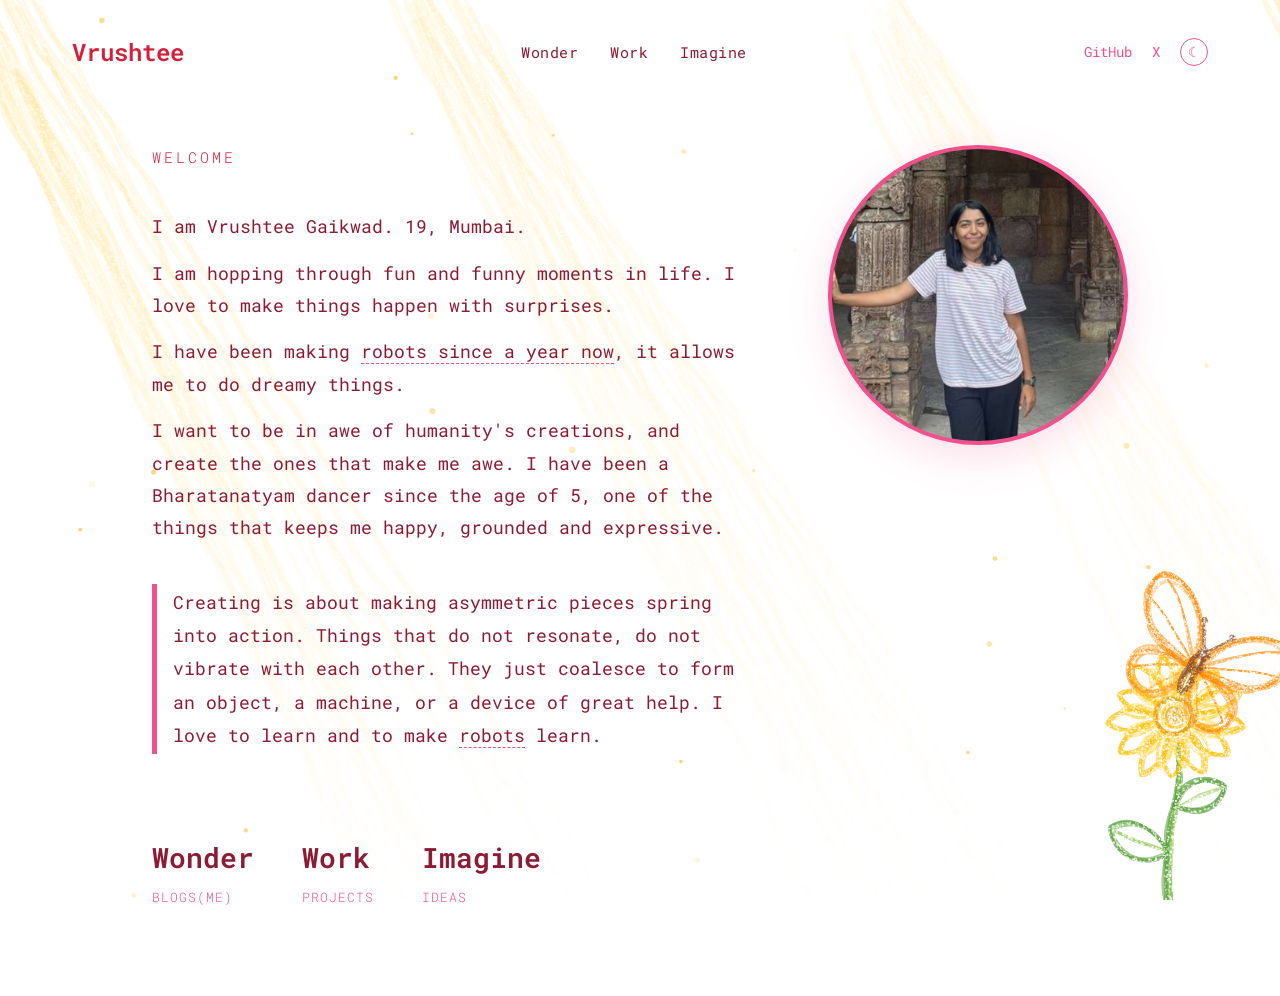
==== commit ad2ee882: "Add butterfly favicon Co-Authored-By: Claude Sonnet 5.5 <noreply@anthropic.com>" ====
--- a/index.html
+++ b/index.html
@@ -3,6 +3,9 @@
 <head>
     <meta charset="UTF-8">
     <meta name="viewport" content="width=device-width, initial-scale=1.0">
+    <link rel="icon" type="image/svg+xml" href="/favicon.svg">
+    <link rel="icon" type="image/png" sizes="32x32" href="/favicon.png">
+    <link rel="apple-touch-icon" href="/apple-touch-icon.png">
     <title>Vrushtee — vruga.site</title>
     <link rel="preconnect" href="https://fonts.googleapis.com">
     <link rel="preconnect" href="https://fonts.gstatic.com" crossorigin>
